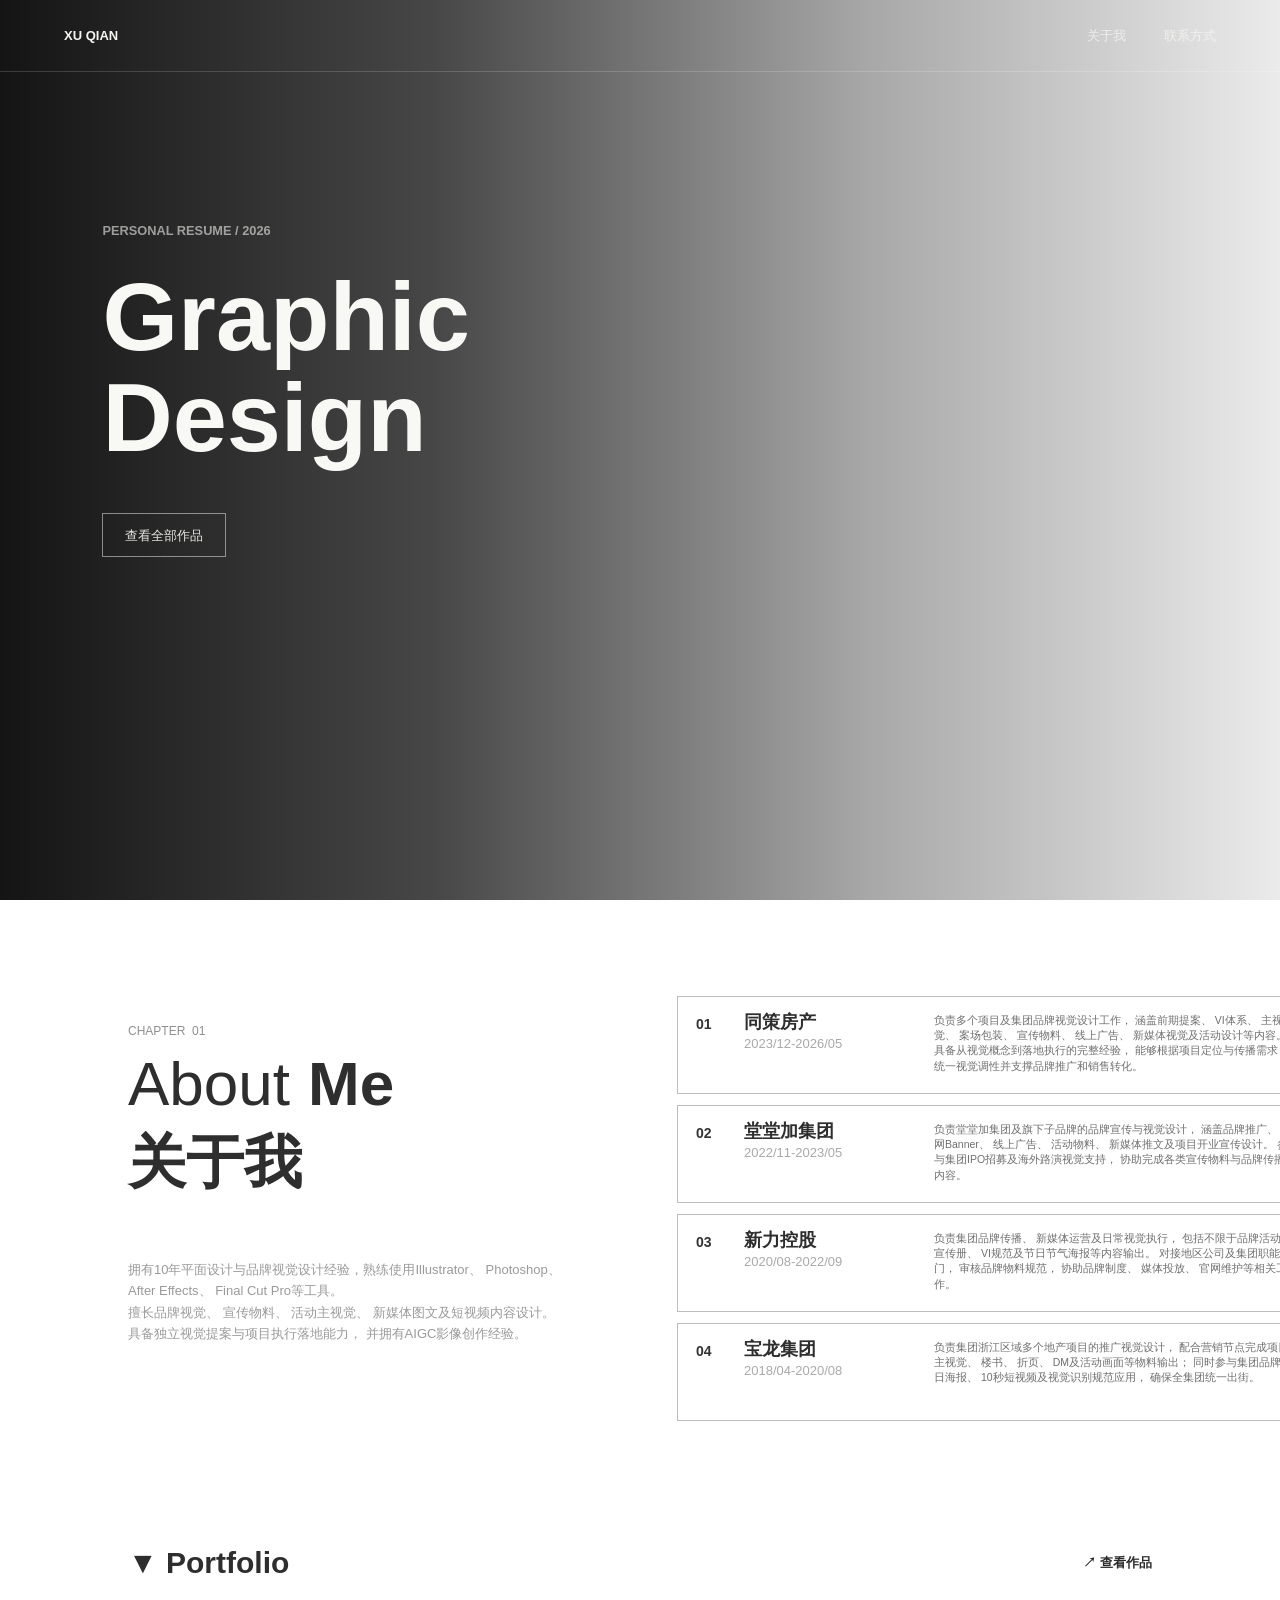
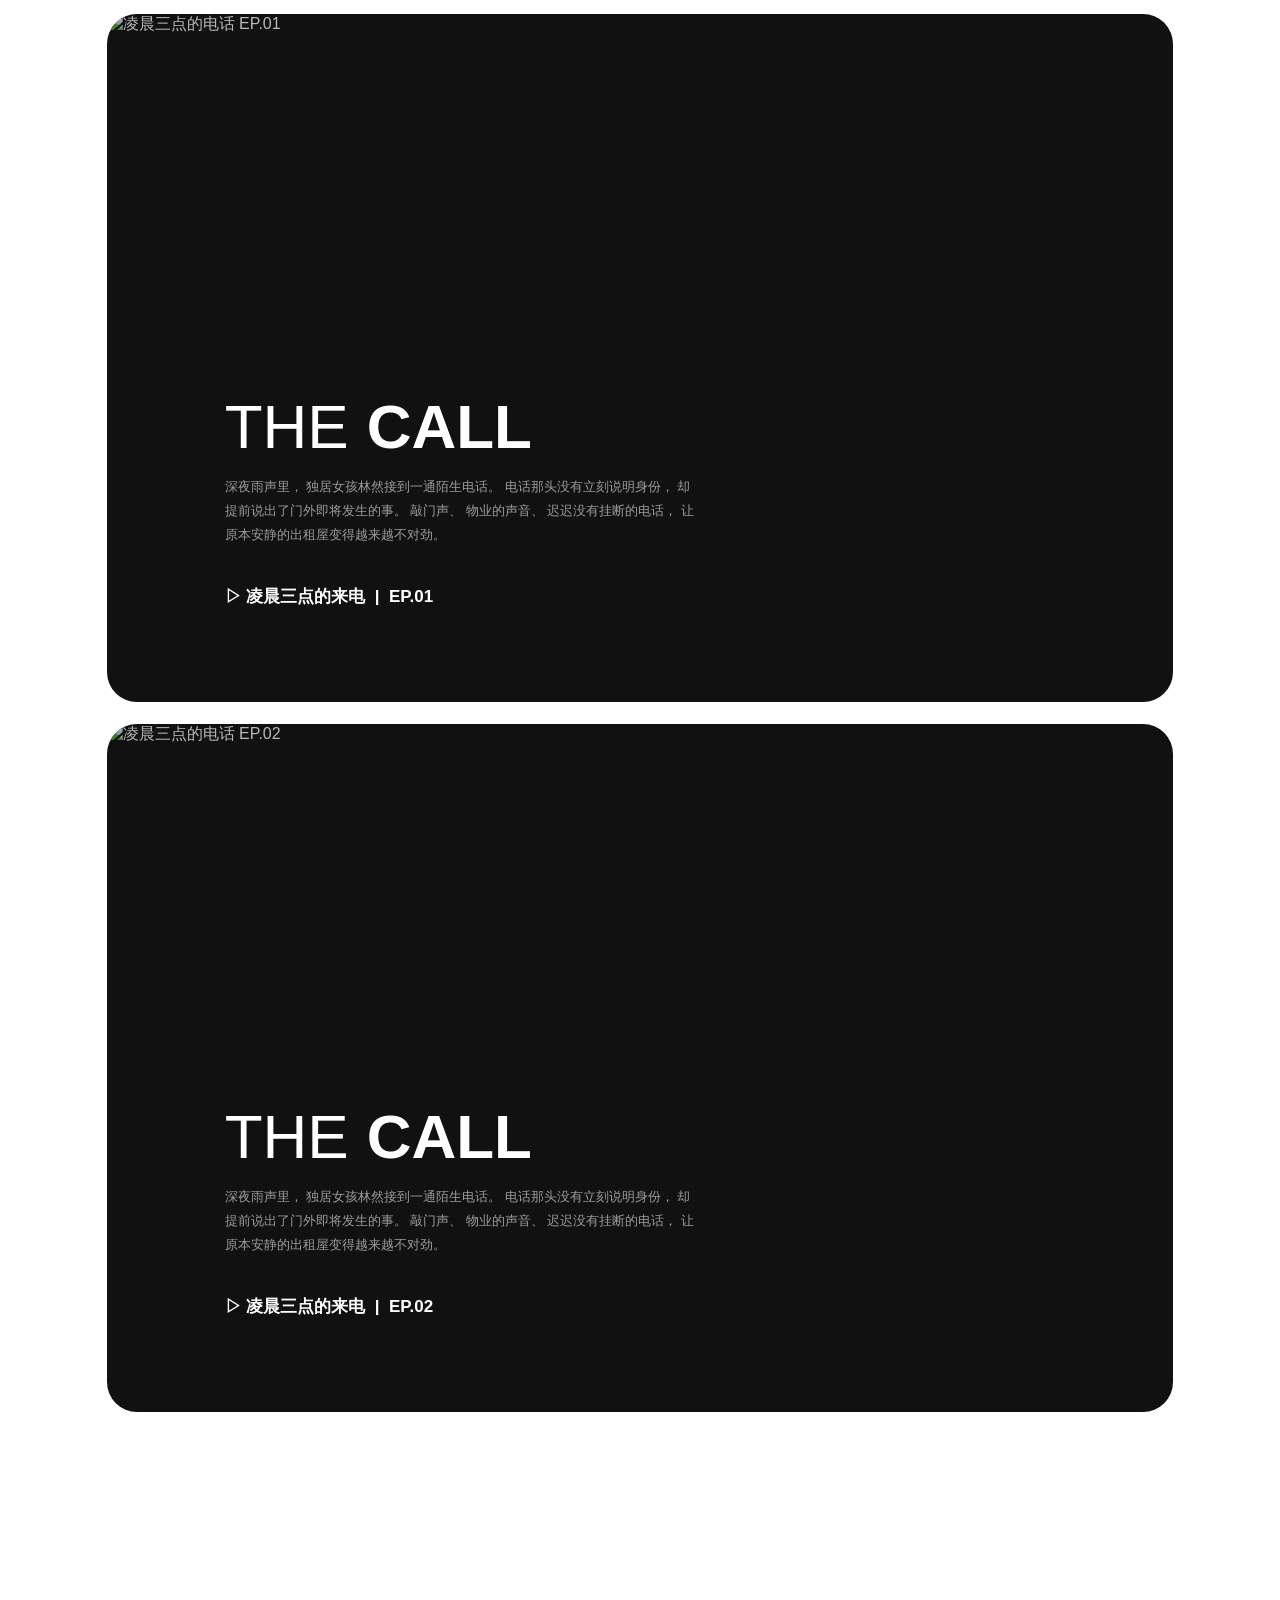
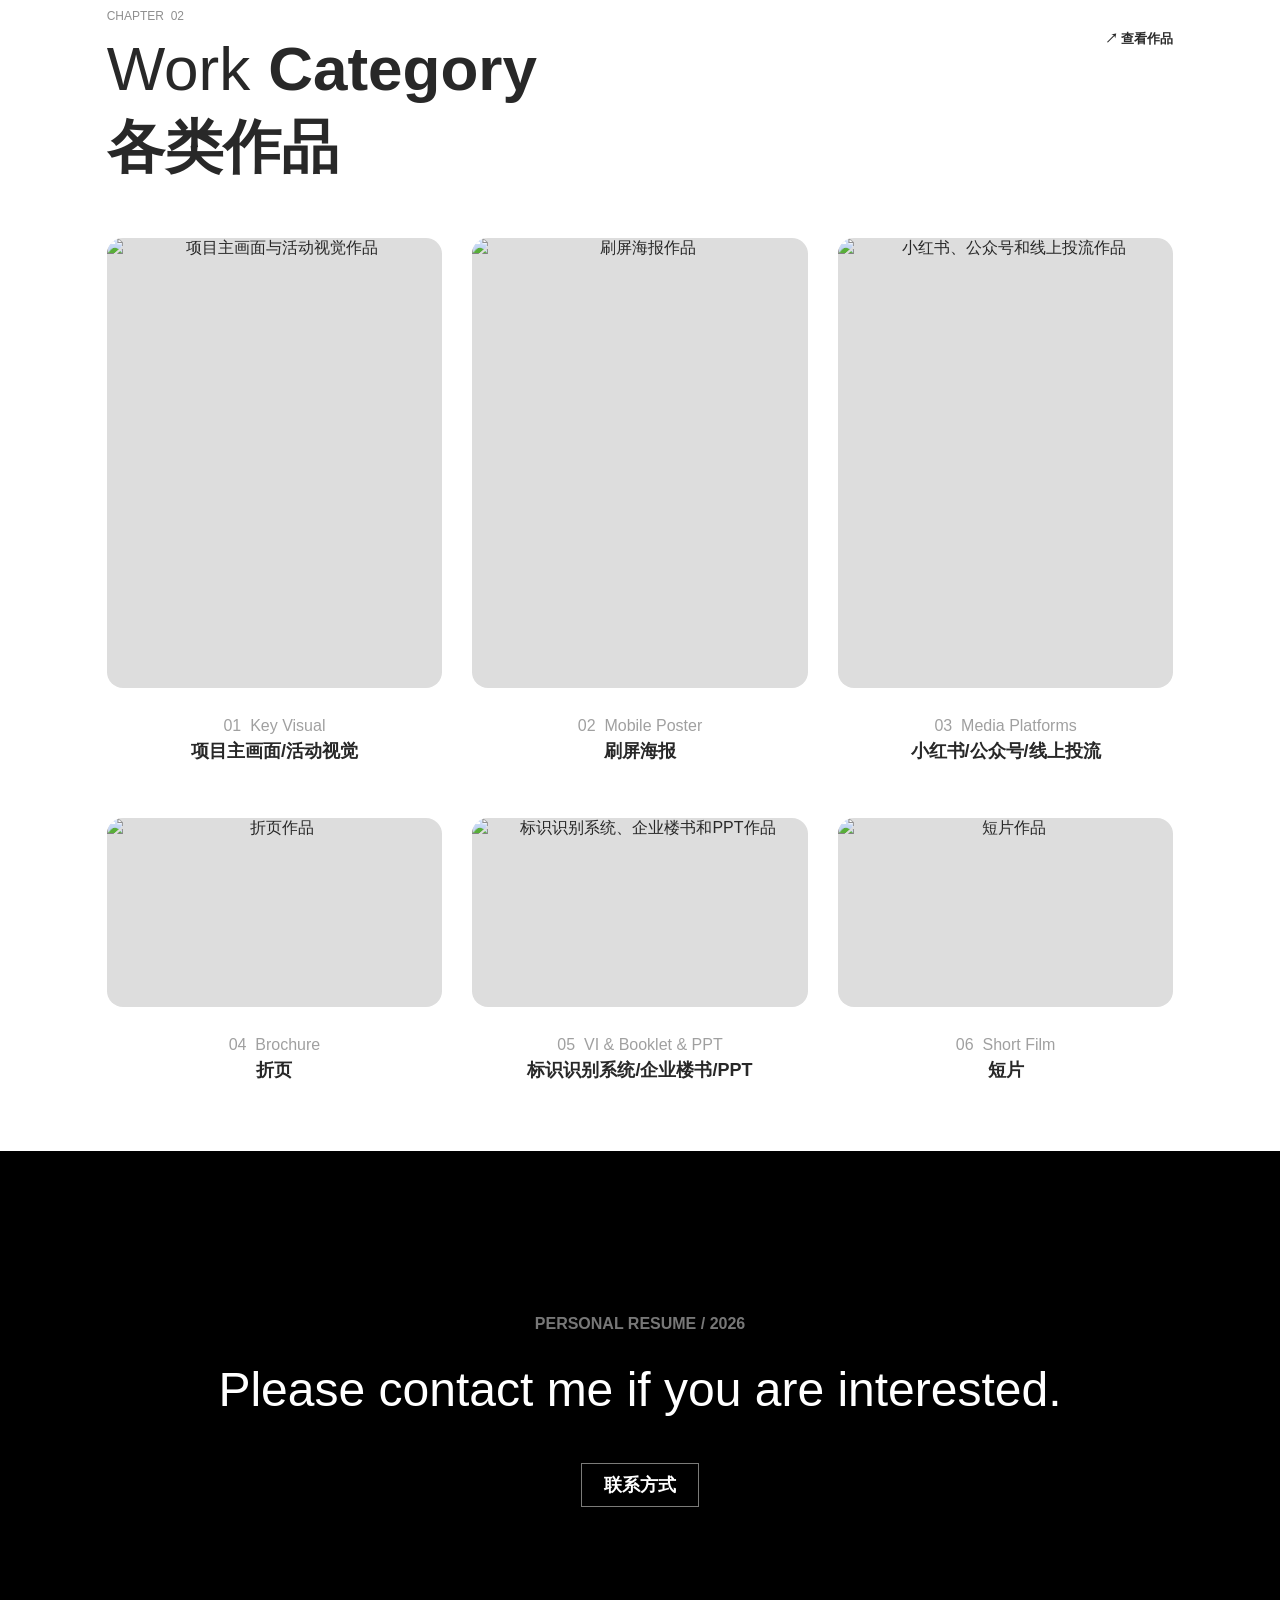
==== index.html @ 108c0349 "Upload deploy version of resume site" ====
<!doctype html>
<html lang="zh-CN">
  <head>
    <meta charset="UTF-8" />
    <meta name="viewport" content="width=device-width, initial-scale=1.0" />
    <title>许倩 | Graphic Design Portfolio 2026</title>
    <meta name="description" content="许倩的平面设计作品集首页。" />
    <link rel="stylesheet" href="styles.css?v=18" />
  </head>
  <body class="pdf-exact-home">
    <main class="pdf-pages" aria-label="许倩作品集首页">
      <!-- LOCKED: Home hero section. Do not change when editing section 2/3/4/5. -->
      <section class="pdf-page pdf-page-hero" id="home-hero">
        <nav class="hero-topbar" aria-label="首页导航">
          <a class="hero-brand" href="index.html">XU QIAN</a>
          <div class="hero-nav-links">
            <a href="#about">关于我</a>
            <button class="hero-contact-link" type="button" data-contact-open>联系方式</button>
          </div>
        </nav>
        <div class="hero-copy-block">
          <p>PERSONAL RESUME / 2026</p>
          <h1>
            <span>Graphic</span>
            <span>Design</span>
          </h1>
          <a class="hero-work-button" href="works.html">查看全部作品</a>
        </div>
      </section>

      <section class="pdf-page about-html-page" id="about">
        <div class="about-left">
          <p class="about-chapter">CHAPTER&nbsp;&nbsp;01</p>
          <h2 class="about-title">
            <span><em>About</em> <strong>Me</strong></span>
            <span>关于我</span>
          </h2>
          <div class="about-summary">
            <p>拥有10年平面设计与品牌视觉设计经验，熟练使用Illustrator、 Photoshop、After Effects、 Final Cut Pro等工具。</p>
            <p>擅长品牌视觉、 宣传物料、 活动主视觉、 新媒体图文及短视频内容设计。 具备独立视觉提案与项目执行落地能力， 并拥有AIGC影像创作经验。</p>
          </div>
        </div>

        <div class="about-jobs">
          <article>
            <span class="job-no">01</span>
            <div class="job-heading">
              <h3>同策房产</h3>
              <time>2023/12-2026/05</time>
            </div>
            <p>负责多个项目及集团品牌视觉设计工作， 涵盖前期提案、 VI体系、 主视觉、 案场包装、 宣传物料、 线上广告、 新媒体视觉及活动设计等内容。 具备从视觉概念到落地执行的完整经验， 能够根据项目定位与传播需求， 统一视觉调性并支撑品牌推广和销售转化。</p>
          </article>
          <article>
            <span class="job-no">02</span>
            <div class="job-heading">
              <h3>堂堂加集团</h3>
              <time>2022/11-2023/05</time>
            </div>
            <p>负责堂堂加集团及旗下子品牌的品牌宣传与视觉设计， 涵盖品牌推广、 官网Banner、 线上广告、 活动物料、 新媒体推文及项目开业宣传设计。 参与集团IPO招募及海外路演视觉支持， 协助完成各类宣传物料与品牌传播内容。</p>
          </article>
          <article>
            <span class="job-no">03</span>
            <div class="job-heading">
              <h3>新力控股</h3>
              <time>2020/08-2022/09</time>
            </div>
            <p>负责集团品牌传播、 新媒体运营及日常视觉执行， 包括不限于品牌活动、 宣传册、 VI规范及节日节气海报等内容输出。 对接地区公司及集团职能部门， 审核品牌物料规范， 协助品牌制度、 媒体投放、 官网维护等相关工作。</p>
          </article>
          <article>
            <span class="job-no">04</span>
            <div class="job-heading">
              <h3>宝龙集团</h3>
              <time>2018/04-2020/08</time>
            </div>
            <p>负责集团浙江区域多个地产项目的推广视觉设计， 配合营销节点完成项目主视觉、 楼书、 折页、 DM及活动画面等物料输出； 同时参与集团品牌节日海报、 10秒短视频及视觉识别规范应用， 确保全集团统一出街。</p>
          </article>
        </div>

        <div class="about-portfolio-link">
          <strong>▼ Portfolio</strong>
          <a href="works.html">↗ 查看作品</a>
        </div>
        <a class="pdf-hotspot about-work-link" href="works.html" aria-label="查看作品"></a>
      </section>

      <section class="pdf-page selected-html-page" aria-label="Selected Work">
        <button
          class="selected-film-card"
          type="button"
          data-home-video-open
          data-video-src="assets/portfolio/06_横版短片_Video/06_横版短片_凌晨三点的电话EP.01_成片.mp4"
          data-video-poster="assets/portfolio/selected-film-01.png"
          aria-label="播放凌晨三点的电话 EP.01"
        >
          <img src="assets/portfolio/selected-film-01.png" alt="凌晨三点的电话 EP.01" />
          <div class="selected-film-copy">
            <h2><span>THE</span> <strong>CALL</strong></h2>
            <p>深夜雨声里， 独居女孩林然接到一通陌生电话。 电话那头没有立刻说明身份， 却提前说出了门外即将发生的事。 敲门声、 物业的声音、 迟迟没有挂断的电话， 让原本安静的出租屋变得越来越不对劲。</p>
            <span class="selected-film-label">▷ 凌晨三点的来电&nbsp;&nbsp;|&nbsp;&nbsp;EP.01</span>
          </div>
        </button>

        <button
          class="selected-film-card"
          type="button"
          data-home-video-open
          data-video-src="assets/portfolio/06_横版短片_Video/06_横版短片_凌晨三点的电话EP.02_成片.mp4"
          data-video-poster="assets/portfolio/selected-film-02.png"
          aria-label="播放凌晨三点的电话 EP.02"
        >
          <img src="assets/portfolio/selected-film-02.png" alt="凌晨三点的电话 EP.02" />
          <div class="selected-film-copy">
            <h2><span>THE</span> <strong>CALL</strong></h2>
            <p>深夜雨声里， 独居女孩林然接到一通陌生电话。 电话那头没有立刻说明身份， 却提前说出了门外即将发生的事。 敲门声、 物业的声音、 迟迟没有挂断的电话， 让原本安静的出租屋变得越来越不对劲。</p>
            <span class="selected-film-label">▷ 凌晨三点的来电&nbsp;&nbsp;|&nbsp;&nbsp;EP.02</span>
          </div>
        </button>
      </section>

      <section class="pdf-page categories-html-page" aria-label="Work Categories">
        <div class="categories-head">
          <div>
            <p class="categories-chapter">CHAPTER&nbsp;&nbsp;02</p>
            <h2>
              <span><em>Work</em> <strong>Category</strong></span>
              <span>各类作品</span>
            </h2>
          </div>
          <a href="works.html">↗ 查看作品</a>
        </div>

        <div class="category-card-grid">
          <a href="works.html?category=key-visual" class="category-card category-card-portrait">
            <img src="assets/portfolio/04_category_01_keyvisual.jpg" alt="项目主画面与活动视觉作品" />
            <strong>01&nbsp;&nbsp;Key Visual</strong>
            <span>项目主画面/活动视觉</span>
          </a>
          <a href="works.html?category=mobile-poster" class="category-card category-card-portrait">
            <img src="assets/portfolio/04_category_02_mobileposter.jpg" alt="刷屏海报作品" />
            <strong>02&nbsp;&nbsp;Mobile Poster</strong>
            <span>刷屏海报</span>
          </a>
          <a href="works.html?category=rednote" class="category-card category-card-portrait">
            <img src="assets/portfolio/04_category_03_rednote.jpg" alt="小红书、公众号和线上投流作品" />
            <strong>03&nbsp;&nbsp;Media Platforms</strong>
            <span>小红书/公众号/线上投流</span>
          </a>
          <a href="works.html?category=brochure" class="category-card category-card-landscape">
            <img src="assets/portfolio/04_category_04_brochure.jpg" alt="折页作品" />
            <strong>04&nbsp;&nbsp;Brochure</strong>
            <span>折页</span>
          </a>
          <a href="works.html?category=booklet-deck" class="category-card category-card-landscape">
            <img src="assets/portfolio/04_category_05_booklet.jpg" alt="标识识别系统、企业楼书和PPT作品" />
            <strong>05&nbsp;&nbsp;VI &amp; Booklet &amp; PPT</strong>
            <span>标识识别系统/企业楼书/PPT</span>
          </a>
          <a href="works.html?category=video" class="category-card category-card-landscape">
            <img src="assets/portfolio/04_category_06_video.jpg" alt="短片作品" />
            <strong>06&nbsp;&nbsp;Short Film</strong>
            <span>短片</span>
          </a>
        </div>
      </section>

      <section class="pdf-page contact-html-page" aria-label="Contact">
        <div>
          <p>PERSONAL RESUME / 2026</p>
          <h2>Please contact me if you are interested.</h2>
          <button class="contact-trigger" type="button" data-contact-open>联系方式</button>
        </div>
      </section>
    </main>

    <div class="contact-modal" data-contact-modal hidden>
      <button class="contact-modal-backdrop" type="button" data-contact-close aria-label="关闭联系方式"></button>
      <section class="contact-glass-card" role="dialog" aria-modal="true" aria-labelledby="contact-modal-title">
        <button class="contact-modal-close" type="button" data-contact-close aria-label="关闭联系方式">×</button>
        <div class="contact-modal-grid" id="contact-modal-title">
          <div class="contact-modal-item">
            <span class="contact-modal-label">Contact Person</span>
            <strong>
              <span class="contact-modal-cn">联系人：许倩</span>
            </strong>
          </div>
          <div class="contact-modal-item">
            <span class="contact-modal-label">Contact Number</span>
            <strong>
              <span class="contact-modal-cn">联系电话：</span><span class="contact-modal-number">137 0165 1904</span>
            </strong>
          </div>
          <div class="contact-modal-qr" aria-label="联系二维码">
            <img src="/public/images/contact-qr.png" alt="联系二维码" />
          </div>
        </div>
      </section>
    </div>
    <div class="home-video-modal" data-home-video-modal hidden>
      <button class="home-video-backdrop" type="button" data-home-video-close aria-label="关闭视频"></button>
      <section class="home-video-card" role="dialog" aria-modal="true" aria-label="视频播放">
        <button class="home-video-close" type="button" data-home-video-close aria-label="关闭视频">×</button>
        <video class="home-video-player" controls playsinline preload="metadata" data-home-video-player></video>
      </section>
    </div>
    <script src="home-interactions.js"></script>
  </body>
</html>
---- styles.css ----
:root {
  --bg: #f5f5f2;
  --dark: #111111;
  --panel: #ffffff;
  --paper: #f5f5f2;
  --ink: #171717;
  --muted: #77746e;
  --line: rgba(17, 17, 17, 0.12);
  --line-dark: rgba(255, 255, 255, 0.14);
  --accent: #8fff45;
  --motion-ease: cubic-bezier(0.22, 1, 0.36, 1);
  --motion-fast: 320ms;
  --motion-medium: 720ms;
}

@font-face {
  font-family: "Helvetica LT Thin Extended";
  src: url("assets/fonts/Helvetica%20LT%2033%20Thin%20Extended.ttf") format("truetype");
}

@font-face {
  font-family: "Helvetica Neue LT Pro 33 Thin Extended";
  src: url("assets/fonts/Helvetica%20LT%2033%20Thin%20Extended.ttf") format("truetype");
}

@font-face {
  font-family: "Helvetica LT Medium Extended";
  src: url("assets/fonts/Helvetica%20LT%2063%20Medium%20Extended.ttf") format("truetype");
}

@font-face {
  font-family: "Helvetica Neue LT Pro 63 Medium Extended";
  src: url("assets/fonts/Helvetica%20LT%2063%20Medium%20Extended.ttf") format("truetype");
}

@font-face {
  font-family: "Helvetica LT Light Extended";
  src: url("assets/fonts/Helvetica%20LT%2043%20Light%20Extended.ttf") format("truetype");
}

@font-face {
  font-family: "HarmonyOS Sans SC Local";
  src: url("assets/fonts/HarmonyOS_Sans_SC_Bold.ttf") format("truetype");
  font-weight: 700;
}

@font-face {
  font-family: "HarmonyOS Sans SC Bold";
  src: url("assets/fonts/HarmonyOS_Sans_SC_Bold.ttf") format("truetype");
  font-weight: 700;
}

@font-face {
  font-family: "HarmonyOS Sans SC Local";
  src: url("assets/fonts/HarmonyOS_Sans_SC_Regular.ttf") format("truetype");
  font-weight: 400;
}

@font-face {
  font-family: "HarmonyOS Sans SC Local";
  src: url("assets/fonts/HarmonyOS_Sans_SC_Light.ttf") format("truetype");
  font-weight: 300;
}

@font-face {
  font-family: "HarmonyOS Sans SC Local";
  src: url("assets/fonts/HarmonyOS_Sans_SC_Medium.ttf") format("truetype");
  font-weight: 500;
}

* {
  box-sizing: border-box;
}

html {
  scroll-behavior: smooth;
}

html.page-enter body {
  opacity: 0;
}

html.page-enter.is-ready body {
  opacity: 1;
  transition: opacity var(--motion-fast) ease;
}

html.page-enter.is-leaving body {
  opacity: 0;
}

body {
  margin: 0;
  background: var(--bg);
  color: var(--ink);
  font-family: Arial, "PingFang SC", "Microsoft YaHei", sans-serif;
  letter-spacing: 0;
}

.edit-toolbar {
  position: fixed;
  left: 50%;
  bottom: 18px;
  z-index: 100;
  display: flex;
  align-items: center;
  gap: 8px;
  max-width: calc(100vw - 28px);
  padding: 8px;
  border: 1px solid rgba(255, 255, 255, 0.18);
  border-radius: 999px;
  background: rgba(17, 17, 17, 0.88);
  color: #f5f5f2;
  box-shadow: 0 18px 46px rgba(0, 0, 0, 0.24);
  backdrop-filter: blur(18px);
  transform: translateX(-50%);
}

.edit-toolbar button {
  min-height: 32px;
  padding: 0 12px;
  border: 1px solid rgba(255, 255, 255, 0.2);
  border-radius: 999px;
  background: transparent;
  color: #f5f5f2;
  cursor: pointer;
}

.edit-toolbar button:hover,
body.is-editing .edit-toolbar [data-edit-toggle] {
  background: var(--accent);
  border-color: var(--accent);
  color: var(--dark);
}

.edit-toolbar span {
  padding: 0 10px;
  color: #a6a097;
  font-size: 12px;
  white-space: nowrap;
}

.edit-toolbar .edit-divider {
  width: 1px;
  height: 22px;
  padding: 0;
  background: rgba(255, 255, 255, 0.18);
}

[data-edit] {
  outline: 0 solid transparent;
  transition: outline-color 160ms ease, background 160ms ease;
}

body.is-editing [data-edit] {
  cursor: text;
  outline: 1px dashed rgba(143, 255, 69, 0.65);
  outline-offset: 4px;
}

body.is-editing [data-edit]:focus {
  background: rgba(143, 255, 69, 0.16);
  outline: 2px solid var(--accent);
}

body.is-editing [data-edit].is-selected-edit,
body.is-editing [data-image-edit].is-selected-edit {
  outline: 2px solid var(--accent);
  outline-offset: 5px;
}

body.is-editing [data-image-edit] {
  cursor: pointer;
}

a {
  color: inherit;
  text-decoration: none;
}

button {
  font: inherit;
}

img,
video {
  display: block;
  max-width: 100%;
}

.site-header {
  position: sticky;
  top: 0;
  z-index: 20;
  display: grid;
  grid-template-columns: 1fr auto auto;
  align-items: center;
  gap: 28px;
  min-height: 72px;
  padding: 16px 26px;
  border-bottom: 1px solid var(--line-dark);
  background: rgba(17, 17, 17, 0.88);
  backdrop-filter: blur(18px);
  color: #f5f5f2;
}

.brand {
  display: flex;
  align-items: baseline;
  gap: 14px;
  text-transform: uppercase;
  font-weight: 800;
}

.brand span:first-child {
  color: var(--accent);
  font-size: 18px;
}

.brand span:last-child {
  color: var(--muted);
  font-size: 12px;
}

.site-nav {
  display: flex;
  gap: 18px;
  font-size: 14px;
}

.site-nav a {
  padding-bottom: 4px;
  border-bottom: 1px solid transparent;
}

.site-nav a:hover,
.site-nav a.active {
  border-color: var(--accent);
  color: var(--accent);
}

.lang-toggle,
.button,
.filter-chip {
  border: 1px solid var(--line);
  background: transparent;
  color: var(--ink);
  cursor: pointer;
  transition: background 180ms ease, color 180ms ease, border-color 180ms ease;
}

.lang-toggle {
  width: 46px;
  height: 34px;
}

.site-header .lang-toggle {
  border-color: var(--line-dark);
  color: #f5f5f2;
}

.lang-toggle:hover,
.button:hover,
.filter-chip:hover,
.filter-chip.active {
  border-color: var(--accent);
  background: var(--accent);
  color: var(--dark);
}

.home-hero {
  min-height: calc(100vh - 72px);
  display: grid;
  grid-template-columns: minmax(360px, 0.92fr) 1.08fr;
  gap: 0;
  padding: 0 8vw;
  border-bottom: 1px solid var(--line-dark);
  background: var(--dark);
  color: #f5f5f2;
}

.hero-copy {
  display: grid;
  align-content: center;
  gap: 22px;
  padding: 8vh 0;
  position: relative;
  z-index: 2;
}

.eyebrow {
  margin: 0;
  color: var(--muted);
  font-size: 12px;
  line-height: 1.3;
  text-transform: uppercase;
}

.hero-copy h1 {
  margin: 0;
  font-size: clamp(58px, 7.4vw, 126px);
  line-height: 0.92;
  font-weight: 400;
}

.hero-copy h1 span {
  display: block;
}

.hero-copy p:not(.eyebrow),
.about-hero p,
.project-meta p {
  max-width: 680px;
  margin: 0;
  color: var(--muted);
  font-size: 18px;
  line-height: 1.72;
}

.home-hero .hero-copy p:not(.eyebrow) {
  color: #8f8f8b;
}

.hero-actions {
  display: flex;
  flex-wrap: wrap;
  gap: 10px;
}

.button {
  display: inline-flex;
  align-items: center;
  justify-content: center;
  min-height: 42px;
  padding: 0 18px;
  font-weight: 700;
}

.button.primary {
  background: var(--ink);
  color: var(--bg);
  border-color: var(--ink);
}

.home-hero .button {
  border-color: var(--line-dark);
  color: #f5f5f2;
}

.home-hero .button.primary {
  background: #f5f5f2;
  border-color: #f5f5f2;
  color: var(--dark);
}

.hero-stage {
  position: relative;
  min-height: calc(100vh - 72px);
  overflow: hidden;
  border: 0;
  background: var(--dark);
}

.hero-stage img {
  width: 100%;
  height: 100%;
  object-fit: cover;
  object-position: center;
  filter: grayscale(1) saturate(0.75) contrast(1.08) brightness(0.75);
}

.placeholder-media {
  position: relative;
  width: 100%;
  height: 100%;
  min-height: inherit;
  display: grid;
  place-items: center;
  background:
    linear-gradient(135deg, rgba(0, 0, 0, 0.08) 25%, transparent 25%),
    linear-gradient(225deg, rgba(0, 0, 0, 0.08) 25%, transparent 25%),
    linear-gradient(315deg, rgba(0, 0, 0, 0.08) 25%, transparent 25%),
    linear-gradient(45deg, rgba(0, 0, 0, 0.08) 25%, transparent 25%),
    #c9c9c4;
  background-position: 18px 0, 18px 0, 0 0, 0 0;
  background-size: 36px 36px;
  color: #555550;
  font-size: 12px;
  font-weight: 800;
  letter-spacing: 0;
  text-transform: uppercase;
  overflow: hidden;
}

.placeholder-media.has-custom-image {
  background: #c9c9c4;
}

.placeholder-media img {
  width: 100%;
  height: 100%;
  object-fit: cover;
}

.placeholder-media.has-custom-image > span {
  position: absolute;
  left: 16px;
  bottom: 16px;
  z-index: 1;
  padding: 7px 10px;
  background: rgba(17, 17, 17, 0.68);
  color: #f5f5f2;
}

.placeholder-media-dark {
  background:
    linear-gradient(135deg, rgba(255, 255, 255, 0.06) 25%, transparent 25%),
    linear-gradient(225deg, rgba(255, 255, 255, 0.06) 25%, transparent 25%),
    linear-gradient(315deg, rgba(255, 255, 255, 0.06) 25%, transparent 25%),
    linear-gradient(45deg, rgba(255, 255, 255, 0.06) 25%, transparent 25%),
    #2a2a2a;
  background-position: 18px 0, 18px 0, 0 0, 0 0;
  background-size: 36px 36px;
  color: #aaa;
}

.hero-stage::after {
  content: "";
  position: absolute;
  inset: 0;
  background:
    linear-gradient(90deg, var(--dark), transparent 42%),
    linear-gradient(180deg, transparent 44%, rgba(17, 17, 17, 0.72));
  pointer-events: none;
}

.hero-caption {
  position: absolute;
  left: 18px;
  right: 18px;
  bottom: 18px;
  z-index: 1;
  display: flex;
  justify-content: space-between;
  gap: 18px;
  color: var(--ink);
  font-size: 13px;
  text-transform: uppercase;
}

.home-hero .hero-caption {
  color: #f5f5f2;
}

.logo-strip {
  display: grid;
  grid-template-columns: repeat(7, 1fr);
  align-items: center;
  gap: 18px;
  min-height: 92px;
  padding: 0 8vw;
  border-bottom: 1px solid var(--line);
  background: #fff;
  color: #2a2a28;
  font-size: 11px;
  font-weight: 800;
  text-align: center;
}

.section-block,
.page {
  padding: 84px 26px;
}

.intro-service,
.selected-section,
.journal-section {
  padding: 90px 8vw;
  background: #fff;
}

.intro-service {
  display: grid;
  grid-template-columns: minmax(260px, 0.72fr) 1fr;
  gap: 76px;
}

.intro-copy h2 {
  max-width: 560px;
  margin: 18px 0;
  font-size: clamp(34px, 4.4vw, 72px);
  line-height: 1.03;
  font-weight: 400;
}

.intro-copy p:not(.eyebrow) {
  max-width: 480px;
  margin: 0;
  color: var(--muted);
  line-height: 1.7;
}

.service-list {
  display: grid;
  gap: 16px;
}

.service-list article {
  display: grid;
  grid-template-columns: 64px 0.8fr 1fr;
  gap: 22px;
  align-items: start;
  min-height: 116px;
  padding: 28px;
  border: 1px solid var(--line);
  background: #fff;
}

.service-list span {
  color: var(--muted);
  font-size: 13px;
}

.service-list h3 {
  margin: 0;
  font-size: 18px;
  text-transform: uppercase;
}

.service-list p {
  margin: 0;
  color: var(--muted);
  font-size: 13px;
  line-height: 1.65;
}

.selected-section {
  padding-top: 56px;
}

.selected-head {
  display: flex;
  align-items: center;
  justify-content: space-between;
  gap: 24px;
  margin-bottom: 22px;
}

.selected-head h2 {
  margin: 0;
  font-size: clamp(28px, 3.5vw, 48px);
  font-weight: 400;
}

.selected-head a {
  display: inline-flex;
  align-items: center;
  gap: 8px;
  font-size: 12px;
  text-transform: uppercase;
}

.selected-head a::before {
  content: "";
  width: 24px;
  height: 24px;
  border-radius: 999px;
  background: var(--ink);
}

.section-block.compact {
  padding-top: 0;
}

.section-title,
.page-head {
  display: grid;
  grid-template-columns: minmax(170px, 0.3fr) 1fr;
  gap: 28px;
  margin-bottom: 34px;
}

.section-title h2,
.page-head h1,
.about-hero h1,
.contact-main h1,
.project-title {
  margin: 0;
  font-size: clamp(42px, 7vw, 104px);
  line-height: 0.96;
}

.featured-grid {
  display: grid;
  grid-template-columns: 1fr;
  gap: 18px;
}

.work-tile {
  position: relative;
  min-height: min(72vw, 720px);
  overflow: hidden;
  border: 0;
  border-radius: 6px;
  background: var(--panel);
  box-shadow: 0 28px 72px rgba(0, 0, 0, 0.16);
}

.work-tile:nth-child(1),
.work-tile:nth-child(6) {
  grid-column: auto;
}

.work-tile:nth-child(2),
.work-tile:nth-child(5) {
  grid-column: auto;
}

.work-tile:nth-child(3),
.work-tile:nth-child(4) {
  grid-column: auto;
}

.work-tile img,
.work-tile video {
  width: 100%;
  height: 100%;
  object-fit: cover;
  transition: transform 420ms ease;
}

.work-tile:hover img,
.work-tile:hover video {
  transform: scale(1.035);
}

.tile-label {
  position: absolute;
  left: 38px;
  bottom: 38px;
  width: min(360px, calc(100% - 76px));
  z-index: 2;
  display: grid;
  grid-template-columns: 1fr auto;
  gap: 12px;
  align-items: end;
  padding: 24px;
  background: rgba(17, 17, 17, 0.72);
  backdrop-filter: blur(12px);
  color: #f5f5f2;
}

.tile-label strong,
.tile-label span {
  display: block;
}

.tile-label strong {
  font-size: 28px;
  font-weight: 400;
}

.tile-label span {
  color: var(--muted);
  font-size: 12px;
  text-transform: uppercase;
}

.journal-section {
  padding-top: 46px;
}

.category-index {
  display: grid;
  grid-template-columns: repeat(3, 1fr);
  gap: 24px;
  border-top: 0;
}

.category-row {
  display: grid;
  grid-template-rows: 1fr auto auto;
  gap: 14px;
  min-height: 260px;
  padding: 22px;
  border: 1px solid var(--line);
  border-radius: 2px;
  color: var(--ink);
  background: #fff;
  transition: transform 180ms ease, box-shadow 180ms ease;
}

.category-row:hover {
  color: var(--ink);
  transform: translateY(-4px);
  box-shadow: 0 18px 40px rgba(0, 0, 0, 0.08);
}

.category-row strong {
  align-self: end;
  font-size: clamp(24px, 2.4vw, 36px);
  line-height: 1.08;
  font-weight: 400;
}

.category-row span {
  color: var(--muted);
}

.filter-dock {
  position: sticky;
  top: 72px;
  z-index: 9;
  display: flex;
  gap: 8px;
  overflow-x: auto;
  padding: 12px 0 22px;
  margin-bottom: 18px;
  background: var(--bg);
}

.filter-chip {
  flex: 0 0 auto;
  min-height: 38px;
  padding: 0 14px;
}

.archive-grid {
  display: grid;
  grid-template-columns: repeat(3, 1fr);
  gap: 16px;
}

.archive-card {
  min-height: 390px;
  display: grid;
  grid-template-rows: 1fr auto;
  overflow: hidden;
  border: 1px solid var(--line);
  background: var(--panel);
}

.archive-card figure {
  position: relative;
  margin: 0;
  min-height: 280px;
  overflow: hidden;
}

.archive-card img,
.archive-card video {
  width: 100%;
  height: 100%;
  object-fit: cover;
  transition: transform 420ms ease;
}

.archive-card:hover img,
.archive-card:hover video {
  transform: scale(1.04);
}

.archive-info {
  display: grid;
  gap: 8px;
  padding: 14px;
}

.archive-info h2 {
  margin: 0;
  font-size: 24px;
  line-height: 1.1;
}

.archive-info p {
  margin: 0;
  color: var(--muted);
  font-size: 13px;
}

.about-hero {
  min-height: 58vh;
  display: grid;
  align-content: end;
  gap: 24px;
  border-bottom: 1px solid var(--line);
  padding-bottom: 60px;
}

.footer-cta {
  min-height: 520px;
  display: grid;
  place-items: center;
  align-content: center;
  gap: 20px;
  padding: 110px 8vw;
  background: var(--dark);
  color: #f5f5f2;
  text-align: center;
}

.footer-cta h2 {
  max-width: 780px;
  margin: 0;
  font-size: clamp(44px, 6vw, 96px);
  line-height: 1.03;
  font-weight: 400;
}

.footer-cta .button.primary {
  background: #f5f5f2;
  border-color: #f5f5f2;
  color: var(--dark);
}

.resume-grid {
  display: grid;
  grid-template-columns: repeat(3, 1fr);
  gap: 16px;
  padding-top: 46px;
}

.resume-grid article {
  min-height: 280px;
  display: grid;
  align-content: space-between;
  padding: 22px;
  border: 1px solid var(--line);
}

.resume-grid span {
  color: var(--accent);
}

.resume-grid h2 {
  margin: 0;
  font-size: 28px;
}

.resume-grid p {
  margin: 0;
  color: var(--muted);
  line-height: 1.6;
}

.contact-main {
  min-height: 100vh;
  display: grid;
  align-content: center;
  gap: 28px;
  padding: 26px;
}

.contact-list {
  display: grid;
  border-top: 1px solid var(--line);
}

.contact-list a {
  padding: 24px 0;
  border-bottom: 1px solid var(--line);
  font-size: clamp(34px, 8vw, 110px);
  line-height: 0.95;
  overflow-wrap: anywhere;
}

.contact-list a:hover {
  color: var(--accent);
}

.project-shell {
  padding-top: 46px;
}

.project-hero {
  display: grid;
  grid-template-columns: minmax(260px, 0.42fr) 1fr;
  gap: 28px;
  margin-bottom: 42px;
}

.project-meta {
  display: grid;
  align-content: end;
  gap: 18px;
  min-height: 420px;
}

.project-cover {
  min-height: 520px;
  border: 1px solid var(--line);
  overflow: hidden;
  background: var(--panel);
}

.project-cover img,
.project-cover video {
  width: 100%;
  height: 100%;
  object-fit: cover;
}

.media-grid {
  display: grid;
  grid-template-columns: repeat(12, 1fr);
  gap: 14px;
}

.media-card {
  grid-column: span 4;
  border: 1px solid var(--line);
  background: var(--panel);
  overflow: hidden;
  cursor: zoom-in;
}

.media-card.wide {
  grid-column: span 8;
}

.media-card.full {
  grid-column: 1 / -1;
}

.media-card img,
.media-card video {
  width: 100%;
  height: auto;
}

.pdf-link {
  grid-column: 1 / -1;
  display: flex;
  justify-content: space-between;
  gap: 16px;
  padding: 22px;
  border: 1px solid var(--line);
  color: var(--accent);
}

.lightbox {
  position: fixed;
  inset: 0;
  z-index: 60;
  display: none;
  place-items: center;
  padding: 28px;
  background: rgba(0, 0, 0, 0.9);
}

.lightbox.active {
  display: grid;
}

.lightbox img {
  max-height: 92vh;
  width: auto;
  object-fit: contain;
}

.lightbox button {
  position: fixed;
  top: 18px;
  right: 18px;
  width: 44px;
  height: 44px;
  border: 1px solid var(--line);
  background: var(--bg);
  color: var(--ink);
  cursor: pointer;
}

.site-footer {
  display: flex;
  justify-content: space-between;
  gap: 20px;
  padding: 34px 26px;
  border-top: 1px solid var(--line-dark);
  background: var(--dark);
  color: #8f8f8b;
  font-size: 13px;
  text-transform: uppercase;
}

.site-footer a:hover {
  color: var(--accent);
}

.is-hidden {
  display: none;
}

/* PDF exact homepage mode */
.pdf-exact-home {
  margin: 0;
  background: #fff;
}

.pdf-pages {
  width: 100%;
  margin: 0;
}

.pdf-page {
  position: relative;
  width: min(100vw, 1440px);
  margin: 0 auto;
  line-height: 0;
  background: #fff;
}

.pdf-page-hero {
  min-height: min(100vh, 900px);
  height: 820px;
  overflow: hidden;
  color: #f5f5f2;
  line-height: normal;
}

/* LOCKED: Home hero background. Do not modify when editing other sections. */
#home-hero {
  background:
    linear-gradient(90deg, rgba(0, 0, 0, 0.92) 0%, rgba(0, 0, 0, 0.72) 34%, rgba(0, 0, 0, 0.34) 68%, rgba(0, 0, 0, 0.08) 100%),
    url("/public/images/hero-photo-new.png") center right / cover no-repeat;
}

.pdf-page-hero::after {
  content: none;
}

html.is-ready .pdf-page-hero {
  animation: heroVisualIn 880ms var(--motion-ease) both;
}

.pdf-page-hero .hero-copy-block {
  opacity: 0;
  animation: heroEntryIn 580ms var(--motion-ease) 420ms both;
}

.hero-topbar {
  position: relative;
  z-index: 2;
  display: flex;
  align-items: center;
  justify-content: space-between;
  min-height: 72px;
  padding: 0 clamp(28px, 5vw, 72px);
  border-bottom: 1px solid rgba(255, 255, 255, 0.16);
  color: #f5f5f2;
}

.hero-brand,
.hero-nav-links a,
.hero-nav-links button,
.hero-copy-block p,
.hero-copy-block h1 {
  font-family: "Helvetica Neue LT Pro 63 Medium Extended", "Helvetica Neue", Arial, sans-serif;
  letter-spacing: 0;
}

.hero-brand {
  color: #f5f5f2;
  font-size: 13px;
  font-weight: 700;
  line-height: 1;
}

.hero-nav-links {
  display: flex;
  align-items: center;
  gap: clamp(20px, 3vw, 42px);
}

.hero-nav-links a,
.hero-nav-links button {
  padding: 0;
  border: 0;
  background: transparent;
  color: rgba(245, 245, 242, 0.78);
  font-family: "HarmonyOS Sans SC Local", "PingFang SC", "Microsoft YaHei", sans-serif;
  font-size: 13px;
  font-weight: 500;
  line-height: 1;
  cursor: pointer;
  transition: color 180ms ease;
}

.hero-nav-links a:hover,
.hero-nav-links button:hover {
  color: #fff;
}

.hero-copy-block {
  position: relative;
  z-index: 1;
  width: min(58vw, 760px);
  padding: clamp(126px, 17vh, 176px) 0 0 clamp(54px, 8vw, 128px);
}

.hero-copy-block p {
  margin: 0 0 28px;
  color: rgba(245, 245, 242, 0.58);
  font-size: clamp(12px, 1vw, 15px);
  font-weight: 700;
  line-height: 1;
}

.hero-copy-block h1 {
  margin: 0;
  color: #f8f8f5;
  font-size: clamp(62px, 7.6vw, 112px);
  font-weight: 700;
  line-height: 1.04;
}

.hero-copy-block h1 span {
  display: block;
}

.hero-work-button {
  display: inline-flex;
  align-items: center;
  justify-content: center;
  min-height: 44px;
  margin-top: clamp(34px, 5vh, 58px);
  padding: 0 22px;
  border: 1px solid rgba(245, 245, 242, 0.5);
  color: rgba(245, 245, 242, 0.92);
  font-family: "HarmonyOS Sans SC Local", "PingFang SC", "Microsoft YaHei", sans-serif;
  font-size: 13px;
  font-weight: 500;
  line-height: 1;
  transition:
    border-color 180ms ease,
    color 180ms ease,
    transform 180ms var(--motion-ease);
}

.hero-work-button:hover {
  border-color: rgba(255, 255, 255, 0.92);
  color: #fff;
  transform: translateY(-2px);
}

.hero-work-button:active {
  transform: translateY(0) scale(0.985);
}

.reveal-item {
  opacity: 0;
  transform: translateY(18px);
  transition:
    opacity var(--motion-medium) var(--motion-ease),
    transform var(--motion-medium) var(--motion-ease);
  will-change: opacity, transform;
}

.reveal-item.is-visible {
  opacity: 1;
  transform: translateY(0);
  will-change: auto;
}

.about-jobs article.reveal-item:nth-child(2),
.category-card.reveal-item:nth-child(2) {
  transition-delay: 60ms;
}

.about-jobs article.reveal-item:nth-child(3),
.category-card.reveal-item:nth-child(3) {
  transition-delay: 120ms;
}

.about-jobs article.reveal-item:nth-child(4),
.category-card.reveal-item:nth-child(4) {
  transition-delay: 180ms;
}

.category-card.reveal-item:nth-child(5) {
  transition-delay: 240ms;
}

.category-card.reveal-item:nth-child(6) {
  transition-delay: 300ms;
}

@keyframes heroVisualIn {
  from {
    opacity: 0;
    transform: translateY(10px);
  }
  to {
    opacity: 1;
    transform: translateY(0);
  }
}

@keyframes heroEntryIn {
  from {
    opacity: 0;
    transform: translateY(8px);
  }
  to {
    opacity: 1;
    transform: translateY(0);
  }
}

.pdf-page img {
  display: block;
  width: 100%;
  height: auto;
  max-width: none;
  user-select: none;
}

.pdf-hotspot {
  position: absolute;
  z-index: 2;
  display: block;
}

.hero-work-link {
  left: 8.89%;
  top: 68.29%;
  width: 10.42%;
  height: 5.85%;
}

.about-work-link {
  left: 83.33%;
  top: 88.28%;
  width: 8.06%;
  height: 6.25%;
}

.category-work-link {
  left: 82.64%;
  top: 14.17%;
  width: 9.03%;
  height: 3.67%;
}

.contact-link {
  left: 43.75%;
  top: 58.46%;
  width: 12.5%;
  height: 9.62%;
}

.about-html-page {
  height: 714px;
  background: #fff;
  line-height: normal;
  color: #2e2e2e;
  overflow: hidden;
}

.about-left {
  position: absolute;
  left: 128px;
  top: 125px;
  width: 520px;
}

.about-chapter {
  margin: 0 0 18px;
  color: #8f8f8f;
  font-family: "Helvetica LT Thin Extended", "Helvetica Neue", Arial, sans-serif;
  font-size: 12px;
  line-height: 1;
}

.about-title {
  margin: 0;
  line-height: 0.95;
}

.about-title span {
  display: block;
}

.about-title span:first-child {
  display: flex;
  align-items: baseline;
  gap: 18px;
  margin-bottom: 20px;
}

.about-title em {
  font-family: "Helvetica LT Thin Extended", "Helvetica Neue", Arial, sans-serif;
  font-size: 62px;
  font-style: normal;
  font-weight: 300;
}

.about-title strong {
  font-family: "Helvetica LT Medium Extended", "Helvetica Neue", Arial, sans-serif;
  font-size: 62px;
  font-weight: 700;
}

.about-title span:last-child {
  font-family: "HarmonyOS Sans SC Local", "PingFang SC", "Microsoft YaHei", sans-serif;
  font-size: 58px;
  font-weight: 700;
}

.about-summary {
  margin-top: 70px;
  width: 435px;
  min-height: 110px;
  color: #9a9a9a;
  font-family: "HarmonyOS Sans SC Local", "PingFang SC", "Microsoft YaHei", sans-serif;
  font-size: 13px;
  font-weight: 400;
  line-height: 1.65;
}

.about-summary p {
  margin: 0;
}

.about-jobs {
  position: absolute;
  left: 677px;
  top: 96px;
  width: 635px;
  display: grid;
  gap: 11px;
}

.about-jobs article {
  display: grid;
  grid-template-columns: 28px 170px 1fr;
  gap: 20px;
  min-height: 98px;
  padding: 16px 18px;
  border: 1px solid #bdbdbd;
  background: #fff;
  cursor: pointer;
  transition:
    transform 280ms var(--motion-ease),
    border-color 280ms ease,
    background-color 280ms ease,
    box-shadow 280ms ease;
}

.about-jobs article:hover {
  transform: translateX(8px);
  border-color: rgba(0, 0, 0, 0.45);
  background-color: rgba(248, 248, 248, 0.95);
  box-shadow: 0 12px 28px rgba(0, 0, 0, 0.06);
}

.about-jobs article:active {
  transform: translateX(4px) scale(0.995);
}

.job-no {
  padding-top: 3px;
  color: #333;
  font-family: "Helvetica LT Medium Extended", "Helvetica Neue", Arial, sans-serif;
  font-size: 14px;
  font-weight: 700;
  transition: color 280ms ease;
}

.job-heading h3 {
  margin: 0 0 4px;
  color: #2e2e2e;
  font-family: "HarmonyOS Sans SC Local", "PingFang SC", "Microsoft YaHei", sans-serif;
  font-size: 18px;
  line-height: 1.1;
  font-weight: 700;
  transition: color 280ms ease;
}

.about-jobs article:hover .job-no,
.about-jobs article:hover .job-heading h3 {
  color: #1f1f1f;
}

@media (hover: none), (max-width: 768px) {
  .about-jobs article:hover {
    transform: none;
  }

  .about-jobs article:active {
    transform: scale(0.99);
  }
}

.job-heading time {
  display: block;
  color: #a9a9a9;
  font-family: "Helvetica LT Light Extended", "Helvetica Neue", Arial, sans-serif;
  font-size: 13px;
  line-height: 1.1;
  white-space: nowrap;
}

.about-jobs article > p {
  margin: 0;
  color: #6f6f6f;
  font-family: "HarmonyOS Sans SC Local", "PingFang SC", "Microsoft YaHei", sans-serif;
  font-size: 10.5px;
  font-weight: 300;
  line-height: 1.45;
}

.about-portfolio-link {
  position: absolute;
  left: 128px;
  right: 128px;
  bottom: 18px;
  display: flex;
  align-items: center;
  justify-content: space-between;
  padding-bottom: 18px;
}

.about-portfolio-link strong {
  font-family: "Helvetica LT Medium Extended", "Helvetica Neue", Arial, sans-serif;
  font-size: 30px;
  line-height: 1;
}

.about-portfolio-link a {
  color: #2b2b2b;
  font-family: "PingFang SC", "Microsoft YaHei", sans-serif;
  font-size: 13px;
  font-weight: 700;
}

.selected-html-page {
  height: 1500px;
  padding: 0 8.333333% 30px;
  background: #fff;
  line-height: normal;
  overflow: hidden;
}

.selected-film-card {
  position: relative;
  display: block;
  width: 100%;
  height: 688px;
  padding: 0;
  border: 0;
  overflow: hidden;
  border-radius: 30px;
  background: #111;
  color: #fff;
  font: inherit;
  text-align: left;
  text-decoration: none;
  cursor: pointer;
}

.selected-film-card + .selected-film-card {
  margin-top: 22px;
}

.selected-film-card img {
  display: block;
  width: 100%;
  height: 100%;
  object-fit: cover;
  filter: brightness(0.72);
  transition: transform 420ms ease, filter 420ms ease;
}

.selected-film-card:hover img {
  transform: scale(1.025);
  filter: brightness(0.82);
}

.selected-film-card:active img {
  transform: scale(1.012);
}

.selected-film-copy {
  position: absolute;
  left: 118px;
  bottom: 94px;
  width: 570px;
}

.selected-film-copy h2 {
  margin: 0 0 20px;
  color: #fff;
  font-size: 0;
  line-height: 0.92;
}

.selected-film-copy h2 span {
  font-family: "Helvetica LT Thin Extended", "Helvetica Neue", Arial, sans-serif;
  font-size: 62px;
  font-weight: 300;
}

.selected-film-copy h2 strong {
  margin-left: 18px;
  font-family: "Helvetica LT Medium Extended", "Helvetica Neue", Arial, sans-serif;
  font-size: 62px;
  font-weight: 700;
}

.selected-film-copy p {
  margin: 0 0 38px;
  width: 470px;
  color: rgba(255, 255, 255, 0.58);
  font-family: "HarmonyOS Sans SC Local", "PingFang SC", "Microsoft YaHei", sans-serif;
  font-size: 13px;
  font-weight: 300;
  line-height: 1.85;
}

.selected-film-label {
  color: #fff;
  font-family: "HarmonyOS Sans SC Local", "PingFang SC", "Microsoft YaHei", sans-serif;
  font-size: 17px;
  font-weight: 700;
}

.home-video-modal {
  position: fixed;
  inset: 0;
  z-index: 130;
  display: grid;
  place-items: center;
  padding: 28px;
  opacity: 0;
  pointer-events: none;
  transition: opacity 240ms ease;
}

.home-video-modal.is-open {
  opacity: 1;
  pointer-events: auto;
}

.home-video-modal[hidden] {
  display: none;
}

.home-video-backdrop {
  position: absolute;
  inset: 0;
  border: 0;
  background: rgba(0, 0, 0, 0.72);
  cursor: pointer;
}

.home-video-card {
  position: relative;
  width: min(82vw, 1120px);
  overflow: hidden;
  border: 1px solid rgba(255, 255, 255, 0.14);
  border-radius: 24px;
  background: rgba(14, 14, 14, 0.82);
  box-shadow: 0 28px 80px rgba(0, 0, 0, 0.28);
  backdrop-filter: blur(18px);
  transform: translateY(12px) scale(0.985);
  transition: transform 260ms var(--motion-ease);
}

.home-video-modal.is-open .home-video-card {
  transform: translateY(0) scale(1);
}

.home-video-close {
  position: absolute;
  top: 14px;
  right: 14px;
  z-index: 2;
  width: 36px;
  height: 36px;
  border: 1px solid rgba(255, 255, 255, 0.24);
  border-radius: 999px;
  background: rgba(0, 0, 0, 0.36);
  color: #fff;
  font-size: 24px;
  line-height: 1;
  cursor: pointer;
}

.home-video-player {
  display: block;
  width: 100%;
  max-height: calc(100vh - 96px);
  background: #050505;
  object-fit: contain;
}

.categories-html-page {
  min-height: 1200px;
  padding: 96px 8.333333% 70px;
  background: #fff;
  color: #282828;
  line-height: normal;
  overflow: visible;
}

.categories-head {
  display: flex;
  align-items: flex-start;
  justify-content: space-between;
  margin-bottom: 64px;
}

.categories-chapter {
  margin: 0 0 18px;
  color: #8f8f8f;
  font-family: "Helvetica LT Thin Extended", "Helvetica Neue", Arial, sans-serif;
  font-size: 12px;
  line-height: 1;
}

.categories-head h2 {
  margin: 0;
  line-height: 0.95;
}

.categories-head h2 span {
  display: block;
}

.categories-head h2 span:first-child {
  display: flex;
  align-items: baseline;
  gap: 18px;
  margin-bottom: 20px;
}

.categories-head h2 em {
  font-family: "Helvetica LT Thin Extended", "Helvetica Neue", Arial, sans-serif;
  font-size: 62px;
  font-style: normal;
  font-weight: 300;
}

.categories-head h2 strong {
  font-family: "Helvetica LT Medium Extended", "Helvetica Neue", Arial, sans-serif;
  font-size: 62px;
  font-weight: 700;
}

.categories-head h2 span:last-child {
  font-family: "HarmonyOS Sans SC Local", "PingFang SC", "Microsoft YaHei", sans-serif;
  font-size: 58px;
  font-weight: 700;
}

.categories-head a {
  margin-top: 20px;
  color: #2b2b2b;
  font-family: "HarmonyOS Sans SC Local", "PingFang SC", "Microsoft YaHei", sans-serif;
  font-size: 13px;
  font-weight: 700;
}

.category-card-grid {
  display: grid;
  grid-template-columns: repeat(3, 1fr);
  gap: 56px 30px;
}

.category-card {
  display: grid;
  justify-items: center;
  color: #282828;
  text-align: center;
  text-decoration: none;
  cursor: pointer;
}

.category-card img {
  width: 100%;
  object-fit: cover;
  border-radius: 16px;
  margin-bottom: 28px;
  background: #ddd;
  transition:
    transform var(--motion-fast) var(--motion-ease),
    box-shadow var(--motion-fast) ease;
}

.category-card-portrait img {
  aspect-ratio: 1 / 1.34;
}

.category-card-landscape img {
  aspect-ratio: 16 / 9;
}

.category-card:hover img {
  transform: translateY(-4px) scale(1.025);
  box-shadow: 0 18px 40px rgba(0, 0, 0, 0.16);
}

.category-card:active img {
  transform: translateY(-1px) scale(1.012);
}

.category-card strong {
  display: block;
  color: #a0a0a0;
  font-family: "Helvetica LT Light Extended", "Helvetica Neue", Arial, sans-serif;
  font-size: 16px;
  font-weight: 300;
  line-height: 1.25;
}

.category-card span {
  display: block;
  margin-top: 4px;
  font-family: "HarmonyOS Sans SC Local", "PingFang SC", "Microsoft YaHei", sans-serif;
  font-size: 18px;
  font-weight: 700;
  line-height: 1.25;
}

.contact-html-page {
  height: 520px;
  display: grid;
  place-items: center;
  background: #000;
  color: #fff;
  text-align: center;
  line-height: normal;
}

.contact-html-page p {
  margin: 0 0 32px;
  color: #777;
  font-family: "Helvetica LT Medium Extended", "Helvetica Neue", Arial, sans-serif;
  font-size: 16px;
  font-weight: 700;
  line-height: 1;
  letter-spacing: 0;
}

.contact-html-page h2 {
  margin: 0 0 46px;
  font-family: "Helvetica LT Thin Extended", "Helvetica Neue", Arial, sans-serif;
  font-size: 48px;
  font-weight: 300;
  line-height: 1.1;
  letter-spacing: 0;
  white-space: nowrap;
}

.contact-trigger {
  display: inline-flex;
  align-items: center;
  justify-content: center;
  min-height: 44px;
  padding: 0 22px;
  border: 1px solid rgba(245, 245, 242, 0.5);
  background: transparent;
  color: #fff;
  font-family: "HarmonyOS Sans SC Local", "PingFang SC", "Microsoft YaHei", sans-serif;
  font-size: 18px;
  font-weight: 700;
  line-height: 1.25;
  letter-spacing: 0;
  cursor: pointer;
  transition:
    color 180ms ease,
    border-color 180ms ease,
    opacity 180ms ease,
    transform 180ms var(--motion-ease);
}

.contact-trigger:hover {
  border-color: rgba(255, 255, 255, 0.92);
  color: #fff;
  transform: translateY(-2px);
}

.contact-trigger:active {
  transform: translateY(0) scale(0.98);
}

.contact-modal {
  position: fixed;
  inset: 0;
  z-index: 120;
  display: grid;
  place-items: center;
  padding: 24px;
  opacity: 0;
  pointer-events: none;
  transition: opacity 260ms ease;
}

.contact-modal.is-open {
  opacity: 1;
  pointer-events: auto;
}

.contact-modal[hidden] {
  display: none;
}

.contact-modal-backdrop {
  position: absolute;
  inset: 0;
  border: 0;
  background: rgba(12, 12, 12, 0.34);
  cursor: pointer;
}

.contact-glass-card {
  position: relative;
  width: min(840px, calc(100vw - 48px));
  max-height: calc(100vh - 48px);
  padding: 42px 48px;
  overflow: hidden;
  border: 1px solid rgba(255, 255, 255, 0.46);
  border-radius: 28px;
  background:
    linear-gradient(135deg, rgba(255, 255, 255, 0.58), rgba(255, 255, 255, 0.2)),
    rgba(255, 255, 255, 0.36);
  box-shadow:
    0 28px 70px rgba(0, 0, 0, 0.2),
    inset 0 1px 0 rgba(255, 255, 255, 0.64);
  backdrop-filter: blur(28px) saturate(1.16);
  transform: translateY(12px) scale(0.985);
  transition:
    transform 300ms var(--motion-ease),
    opacity 260ms ease;
}

.contact-glass-card::before {
  content: "";
  position: absolute;
  inset: 0;
  pointer-events: none;
  background:
    radial-gradient(circle at 18% 0%, rgba(255, 255, 255, 0.72), transparent 34%),
    linear-gradient(115deg, rgba(255, 255, 255, 0.34), transparent 42%);
}

.contact-modal.is-open .contact-glass-card {
  transform: translateY(0) scale(1);
}

.contact-modal-close {
  position: absolute;
  top: 18px;
  right: 18px;
  z-index: 2;
  width: 34px;
  height: 34px;
  border: 1px solid rgba(255, 255, 255, 0.48);
  border-radius: 999px;
  background: rgba(255, 255, 255, 0.2);
  color: rgba(20, 20, 20, 0.78);
  font-size: 22px;
  line-height: 1;
  cursor: pointer;
  transition:
    background 180ms ease,
    transform 180ms var(--motion-ease);
}

.contact-modal-close:hover {
  background: rgba(255, 255, 255, 0.44);
}

.contact-modal-close:active {
  transform: scale(0.94);
}

.contact-modal-grid {
  position: relative;
  z-index: 1;
  display: grid;
  grid-template-columns: minmax(0, 1fr) minmax(0, 1.28fr) 136px;
  align-items: center;
  gap: 44px;
  text-align: left;
}

.contact-modal-label {
  display: block;
  margin-bottom: 14px;
  color: rgba(25, 25, 25, 0.48);
  font-family: "Helvetica Neue LT Pro 33 Thin Extended", "Helvetica Neue", Arial, sans-serif;
  font-size: 12px;
  font-weight: 300;
  line-height: 1;
}

.contact-modal-item strong {
  display: block;
  color: rgba(17, 17, 17, 0.9);
  font-size: 20px;
  line-height: 1.45;
  white-space: nowrap;
}

.contact-modal-cn {
  font-family: "HarmonyOS Sans SC Bold", "HarmonyOS Sans SC", "PingFang SC", "Microsoft YaHei", sans-serif;
  font-weight: 700;
}

.contact-modal-number {
  font-family: "Helvetica Neue LT Pro 33 Thin Extended", "Helvetica Neue", Arial, sans-serif;
  font-weight: 300;
}

.contact-modal-qr {
  display: grid;
  place-items: center;
  justify-self: end;
  width: 136px;
  height: 136px;
  padding: 12px;
  border: 1px solid rgba(255, 255, 255, 0.5);
  border-radius: 20px;
  background: rgba(255, 255, 255, 0.62);
  box-shadow: inset 0 1px 0 rgba(255, 255, 255, 0.6);
}

.contact-modal-qr img {
  width: 112px;
  height: 112px;
  object-fit: contain;
}

.contact-modal-qr span {
  color: rgba(25, 25, 25, 0.58);
  font-family: "Helvetica Neue LT Pro 33 Thin Extended", "Helvetica Neue", Arial, sans-serif;
  font-size: 14px;
  font-weight: 300;
  letter-spacing: 0;
}

@media (max-width: 900px) {
  .categories-html-page {
    height: auto;
    min-height: 1200px;
    padding: 58px 7vw 64px;
  }

  .categories-head {
    margin-bottom: 48px;
  }

  .categories-head h2 em,
  .categories-head h2 strong {
    font-size: 44px;
  }

  .categories-head h2 span:last-child {
    font-size: 40px;
  }

  .category-card-grid {
    grid-template-columns: repeat(2, 1fr);
    gap: 38px 24px;
  }
}

@media (max-width: 620px) {
  #home-hero {
    min-height: 100vh;
    height: 760px;
    background:
      linear-gradient(90deg, rgba(0, 0, 0, 0.92) 0%, rgba(0, 0, 0, 0.72) 34%, rgba(0, 0, 0, 0.34) 68%, rgba(0, 0, 0, 0.08) 100%),
      url("/public/images/hero-photo-new.png") center right / cover no-repeat;
  }

  .hero-topbar {
    min-height: 62px;
    padding: 0 20px;
  }

  .hero-brand {
    font-size: 12px;
  }

  .hero-nav-links {
    gap: 18px;
  }

  .hero-nav-links a {
    font-size: 12px;
  }

  .hero-nav-links button {
    font-size: 12px;
  }

  .hero-copy-block {
    width: min(88vw, 440px);
    padding: 156px 0 0 24px;
  }

  .hero-copy-block p {
    margin-bottom: 22px;
    font-size: 11px;
  }

  .hero-copy-block h1 {
    font-size: clamp(48px, 14.5vw, 72px);
    line-height: 1.05;
  }

  .hero-work-button {
    min-height: 42px;
    margin-top: 34px;
    padding: 0 18px;
  }

  .about-jobs article:hover {
    transform: none;
  }

  .about-jobs article:active {
    transform: scale(0.99);
  }

  .categories-head {
    display: grid;
    gap: 18px;
  }

  .categories-head a {
    margin-top: 0;
  }

  .category-card-grid {
    grid-template-columns: 1fr;
  }

  .contact-html-page h2 {
    font-size: 40px;
    white-space: normal;
  }

  .contact-modal {
    padding: 16px;
  }

  .contact-glass-card {
    width: calc(100vw - 32px);
    max-height: calc(100vh - 32px);
    padding: 40px 26px 30px;
    border-radius: 24px;
    overflow-y: auto;
  }

  .contact-modal-grid {
    grid-template-columns: 1fr;
    gap: 26px;
    text-align: left;
  }

  .contact-modal-label {
    margin-bottom: 10px;
  }

  .contact-modal-item strong {
    font-size: 18px;
    white-space: normal;
  }

  .contact-modal-number {
    white-space: nowrap;
  }

  .contact-modal-qr {
    justify-self: center;
    width: 136px;
    height: 136px;
  }

  .contact-modal-qr img {
    width: 112px;
    height: 112px;
  }

  .home-video-modal {
    padding: 16px;
  }

  .home-video-card {
    width: calc(100vw - 32px);
    border-radius: 18px;
  }

  .home-video-close {
    top: 10px;
    right: 10px;
    width: 40px;
    height: 40px;
  }

  .home-video-player {
    max-height: calc(100vh - 72px);
  }
}

/* Home page rebuilt from reference JPGs */
.home-reference {
  background: #fff;
  color: #252525;
  font-family: Arial, "PingFang SC", "Microsoft YaHei", sans-serif;
}

.home-reference a {
  text-decoration: none;
}

.ref-container {
  width: min(calc(100% - 240px), 1200px);
  margin: 0 auto;
}

.ref-hero {
  height: 820px;
  min-height: 820px;
  display: block;
  background: #000;
  color: #fff;
}

.ref-hero .ref-container {
  position: relative;
  width: min(calc(100% - 256px), 1184px);
  height: 820px;
  padding: 0;
}

.ref-kicker {
  position: absolute;
  left: 0;
  top: 248px;
  margin: 0;
  color: #777;
  font-family: "HelveticaNeueLTPro-MdEx", "Helvetica Neue", Arial, sans-serif;
  font-size: 20px;
  line-height: 1;
  font-weight: 800;
  letter-spacing: 0;
}

.ref-hero h1 {
  position: absolute;
  left: 0;
  top: 284px;
  margin: 0;
  font-family: "HelveticaNeueLTPro-MdEx", "Helvetica Neue", Arial, sans-serif;
  font-size: 112px;
  line-height: 0.96;
  font-weight: 800;
  letter-spacing: 0;
}

.ref-hero h1 span {
  display: block;
}

.ref-button {
  display: inline-flex;
  align-items: center;
  justify-content: center;
  min-width: 136px;
  min-height: 44px;
  padding: 0 18px;
  background: #fff;
  color: #111;
  font-size: 17px;
  font-weight: 800;
}

.ref-hero .ref-button {
  position: absolute;
  left: 0;
  top: 560px;
  min-width: 136px;
  min-height: 44px;
  font-family: "HarmonyOS Sans SC", "PingFang SC", "Microsoft YaHei", sans-serif;
}

.ref-about {
  height: 640px;
  min-height: 640px;
  padding: 0;
  background: #fff;
}

.ref-about-grid {
  position: relative;
  display: block;
  width: min(calc(100% - 256px), 1184px);
  height: 540px;
}

.ref-chapter {
  margin: 0 0 18px;
  color: #8a8a8a;
  font-size: 12px;
  letter-spacing: 0;
  text-transform: uppercase;
}

.ref-about-copy {
  position: absolute;
  left: 0;
  top: 128px;
  width: 510px;
}

.ref-about-copy h2,
.ref-category-head h2 {
  margin: 0;
  font-weight: 400;
  line-height: 0.95;
}

.ref-about-copy h2 span,
.ref-category-head h2 span {
  display: block;
}

.ref-about-copy h2 span:first-child,
.ref-category-head h2 span:first-child {
  font-size: 64px;
  font-weight: 300;
}

.ref-about-copy h2 strong,
.ref-category-head h2 strong {
  font-weight: 800;
}

.ref-about-copy h2 span:last-child,
.ref-category-head h2 span:last-child {
  margin-top: 14px;
  font-size: 58px;
  font-weight: 800;
}

.ref-about-copy > p:not(.ref-chapter) {
  max-width: 500px;
  margin: 70px 0 0;
  color: #9a9a9a;
  font-size: 14px;
  line-height: 2.05;
}

.ref-about-copy > p + p {
  margin-top: 0.4vw;
}

.ref-experience-list {
  position: absolute;
  left: 554px;
  top: 96px;
  width: 630px;
  display: grid;
  gap: 12px;
}

.ref-experience-list article {
  display: grid;
  grid-template-columns: 40px 180px 1fr;
  gap: 28px;
  align-items: start;
  min-height: 96px;
  padding: 22px 28px;
  border: 1px solid #bdbdbd;
}

.ref-experience-list article > span {
  padding-top: 4px;
  font-size: 14px;
  font-weight: 800;
}

.ref-experience-list h3 {
  margin: 0 0 4px;
  font-size: 18px;
  line-height: 1.08;
}

.ref-experience-list div p {
  margin: 0;
  color: #aaa;
  font-size: 16px;
  line-height: 1.1;
}

.ref-experience-list article > p {
  margin: 0;
  color: #6f6f6f;
  font-size: 12px;
  line-height: 1.75;
}

.ref-section-link {
  width: min(calc(100% - 256px), 1184px);
  display: flex;
  align-items: center;
  justify-content: space-between;
  margin-top: 20px;
  padding-bottom: 24px;
  border-bottom: 1px solid #d1d1d1;
}

.ref-section-link h3 {
  margin: 0;
  font-size: 30px;
}

.ref-section-link a,
.ref-category-head a {
  color: #2b2b2b;
  font-size: 13px;
  font-weight: 700;
}

.ref-selected {
  padding: 0 0 30px;
  background: #fff;
}

.ref-selected .ref-container {
  width: min(calc(100% - 240px), 1200px);
}

.ref-film-card {
  position: relative;
  display: block;
  min-height: 553px;
  overflow: hidden;
  border-radius: 30px;
  background: #111;
  color: #fff;
}

.ref-film-card + .ref-film-card {
  margin-top: 20px;
}

.ref-film-card img {
  width: 100%;
  height: 100%;
  min-height: 553px;
  object-fit: cover;
  filter: brightness(0.72);
  transition: transform 420ms ease;
}

.ref-film-card:hover img {
  transform: scale(1.03);
}

.ref-film-card div {
  position: absolute;
  left: 114px;
  bottom: 86px;
  width: 640px;
}

.ref-film-card h2 {
  margin: 0 0 16px;
  font-size: 54px;
  font-weight: 300;
  line-height: 1;
}

.ref-film-card h2 strong {
  font-weight: 800;
}

.ref-film-card p {
  margin: 0 0 36px;
  color: rgba(255, 255, 255, 0.56);
  font-size: 12px;
  line-height: 1.9;
}

.ref-film-card span {
  color: #fff;
  font-size: 16px;
  font-weight: 800;
}

.ref-categories {
  min-height: 1200px;
  padding: 74px 0 64px;
  background: #fff;
}

.ref-category-head {
  display: flex;
  align-items: center;
  justify-content: space-between;
  margin-bottom: 70px;
}

.ref-category-grid {
  display: grid;
  grid-template-columns: repeat(3, 1fr);
  gap: 46px 30px;
}

.ref-category-grid a {
  display: grid;
  justify-items: center;
  color: #282828;
  text-align: center;
}

.ref-category-grid img {
  width: 100%;
  aspect-ratio: 1 / 1.34;
  object-fit: cover;
  border-radius: 16px;
  margin-bottom: 28px;
  background: #ddd;
}

.ref-category-grid strong {
  display: block;
  color: #a0a0a0;
  font-size: 16px;
  line-height: 1.25;
}

.ref-category-grid span {
  display: block;
  margin-top: 4px;
  font-size: 18px;
  font-weight: 800;
  line-height: 1.25;
}

.ref-contact {
  min-height: 520px;
  display: grid;
  place-items: center;
  background: #000;
  color: #fff;
  text-align: center;
}

.ref-contact p {
  margin: 0 0 30px;
  color: #777;
  font-size: 18px;
  font-weight: 800;
}

.ref-contact h2 {
  margin: 0 0 48px;
  font-size: 54px;
  font-weight: 300;
  line-height: 1.06;
}

.ref-contact .ref-button {
  min-width: 178px;
}

@media (max-width: 900px) {
  .ref-container {
    width: min(88vw, 720px);
  }

  .ref-hero {
    min-height: 78vh;
  }

  .ref-hero h1 {
    font-size: clamp(72px, 18vw, 160px);
  }

  .ref-about-grid {
    grid-template-columns: 1fr;
  }

  .ref-about-copy > p:not(.ref-chapter) {
    max-width: 100%;
  }

  .ref-experience-list article {
    grid-template-columns: 42px 1fr;
    min-height: auto;
    padding: 22px;
  }

  .ref-experience-list article > p {
    grid-column: 2;
  }

  .ref-film-card,
  .ref-film-card img {
    min-height: 62vw;
  }

  .ref-film-card div {
    left: 6vw;
    right: 6vw;
    bottom: 6vw;
    width: auto;
  }

  .ref-category-grid {
    grid-template-columns: repeat(2, 1fr);
  }
}

@media (max-width: 620px) {
  .ref-hero {
    min-height: 72vh;
  }

  .ref-about,
  .ref-categories {
    padding-top: 58px;
  }

  .ref-section-link,
  .ref-category-head {
    align-items: flex-start;
    flex-direction: column;
    gap: 18px;
  }

  .ref-experience-list article {
    grid-template-columns: 1fr;
  }

  .ref-experience-list article > p {
    grid-column: auto;
  }

  .ref-film-card {
    border-radius: 18px;
  }

  .ref-film-card,
  .ref-film-card img {
    min-height: 92vw;
  }

  .ref-category-grid {
    grid-template-columns: 1fr;
    gap: 34px;
  }

  .ref-category-grid img {
    border-radius: 18px;
  }

  .ref-contact {
    min-height: 420px;
  }
}

@media (max-width: 980px) {
  .home-hero,
  .project-hero,
  .section-title,
  .page-head,
  .intro-service {
    grid-template-columns: 1fr;
  }

  .hero-stage {
    min-height: 520px;
  }

  .archive-grid,
  .resume-grid,
  .category-index {
    grid-template-columns: repeat(2, 1fr);
  }

  .work-tile,
  .work-tile:nth-child(n) {
    grid-column: auto;
  }

  .media-card,
  .media-card.wide {
    grid-column: span 6;
  }

  .logo-strip {
    grid-template-columns: repeat(4, 1fr);
  }

  .service-list article {
    grid-template-columns: 48px 1fr;
  }

  .service-list article p {
    grid-column: 2;
  }
}

@media (max-width: 680px) {
  .edit-toolbar {
    left: 12px;
    right: 12px;
    bottom: 12px;
    flex-wrap: wrap;
    border-radius: 18px;
    transform: none;
  }

  .site-header {
    grid-template-columns: 1fr auto;
    gap: 12px;
    padding: 14px 16px;
  }

  .brand {
    display: grid;
    gap: 2px;
  }

  .site-nav {
    grid-column: 1 / -1;
    justify-content: space-between;
    order: 3;
  }

  .home-hero,
  .section-block,
  .page,
  .contact-main,
  .site-footer {
    padding-left: 16px;
    padding-right: 16px;
  }

  .hero-stage {
    min-height: 420px;
  }

  .logo-strip,
  .archive-grid,
  .resume-grid,
  .category-index {
    grid-template-columns: 1fr;
  }

  .featured-grid,
  .media-grid {
    grid-template-columns: 1fr;
  }

  .work-tile,
  .work-tile:nth-child(n),
  .media-card,
  .media-card.wide,
  .media-card.full {
    grid-column: 1;
  }

  .work-tile {
    min-height: 360px;
  }

  .category-row {
    min-height: 180px;
  }

  .intro-service,
  .selected-section,
  .journal-section,
  .footer-cta {
    padding-left: 16px;
    padding-right: 16px;
  }

  .service-list article {
    grid-template-columns: 1fr;
  }

  .service-list article p {
    grid-column: auto;
  }

  .tile-label {
    left: 14px;
    bottom: 14px;
    width: calc(100% - 28px);
    padding: 16px;
  }

  .site-footer {
    flex-direction: column;
  }
}

@media (prefers-reduced-motion: reduce) {
  *,
  *::before,
  *::after {
    animation-duration: 1ms !important;
    animation-iteration-count: 1 !important;
    scroll-behavior: auto !important;
    transition-duration: 1ms !important;
  }

  html.page-enter body,
  .reveal-item {
    opacity: 1;
    transform: none;
  }
}
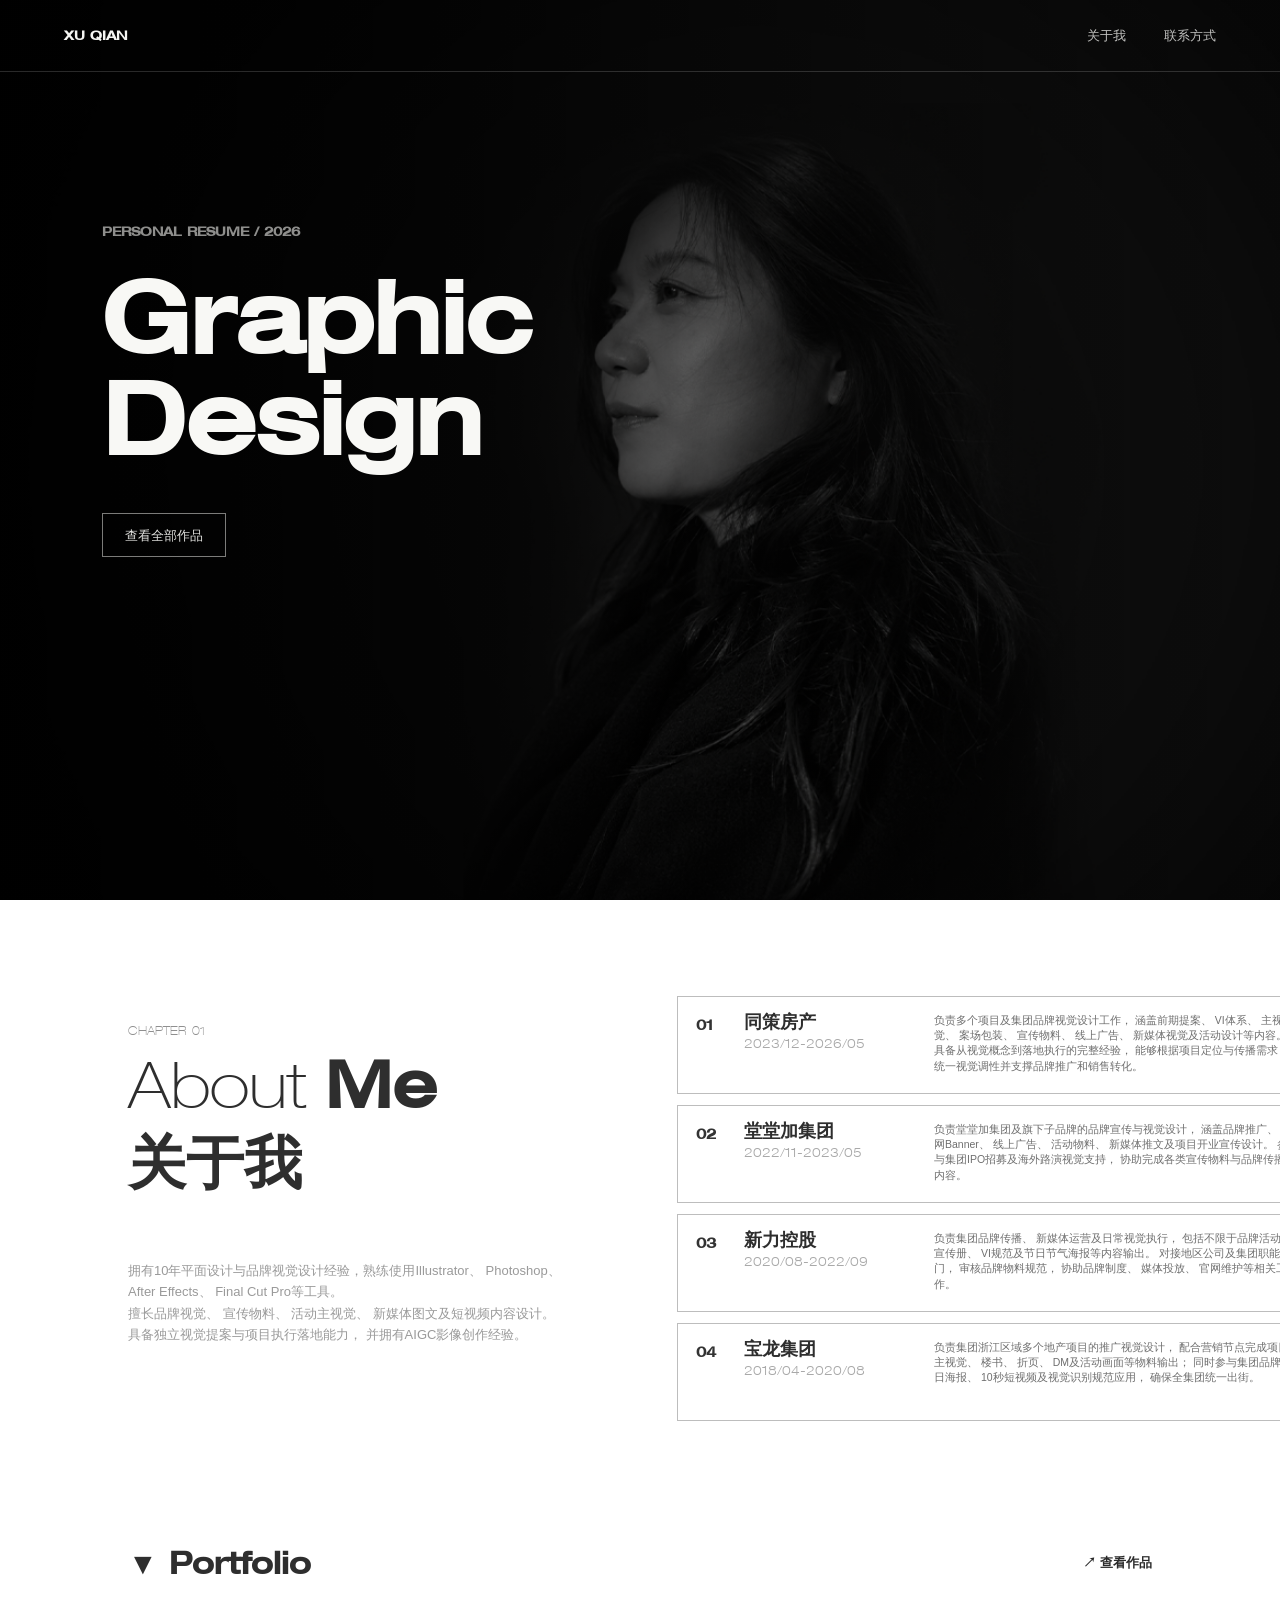
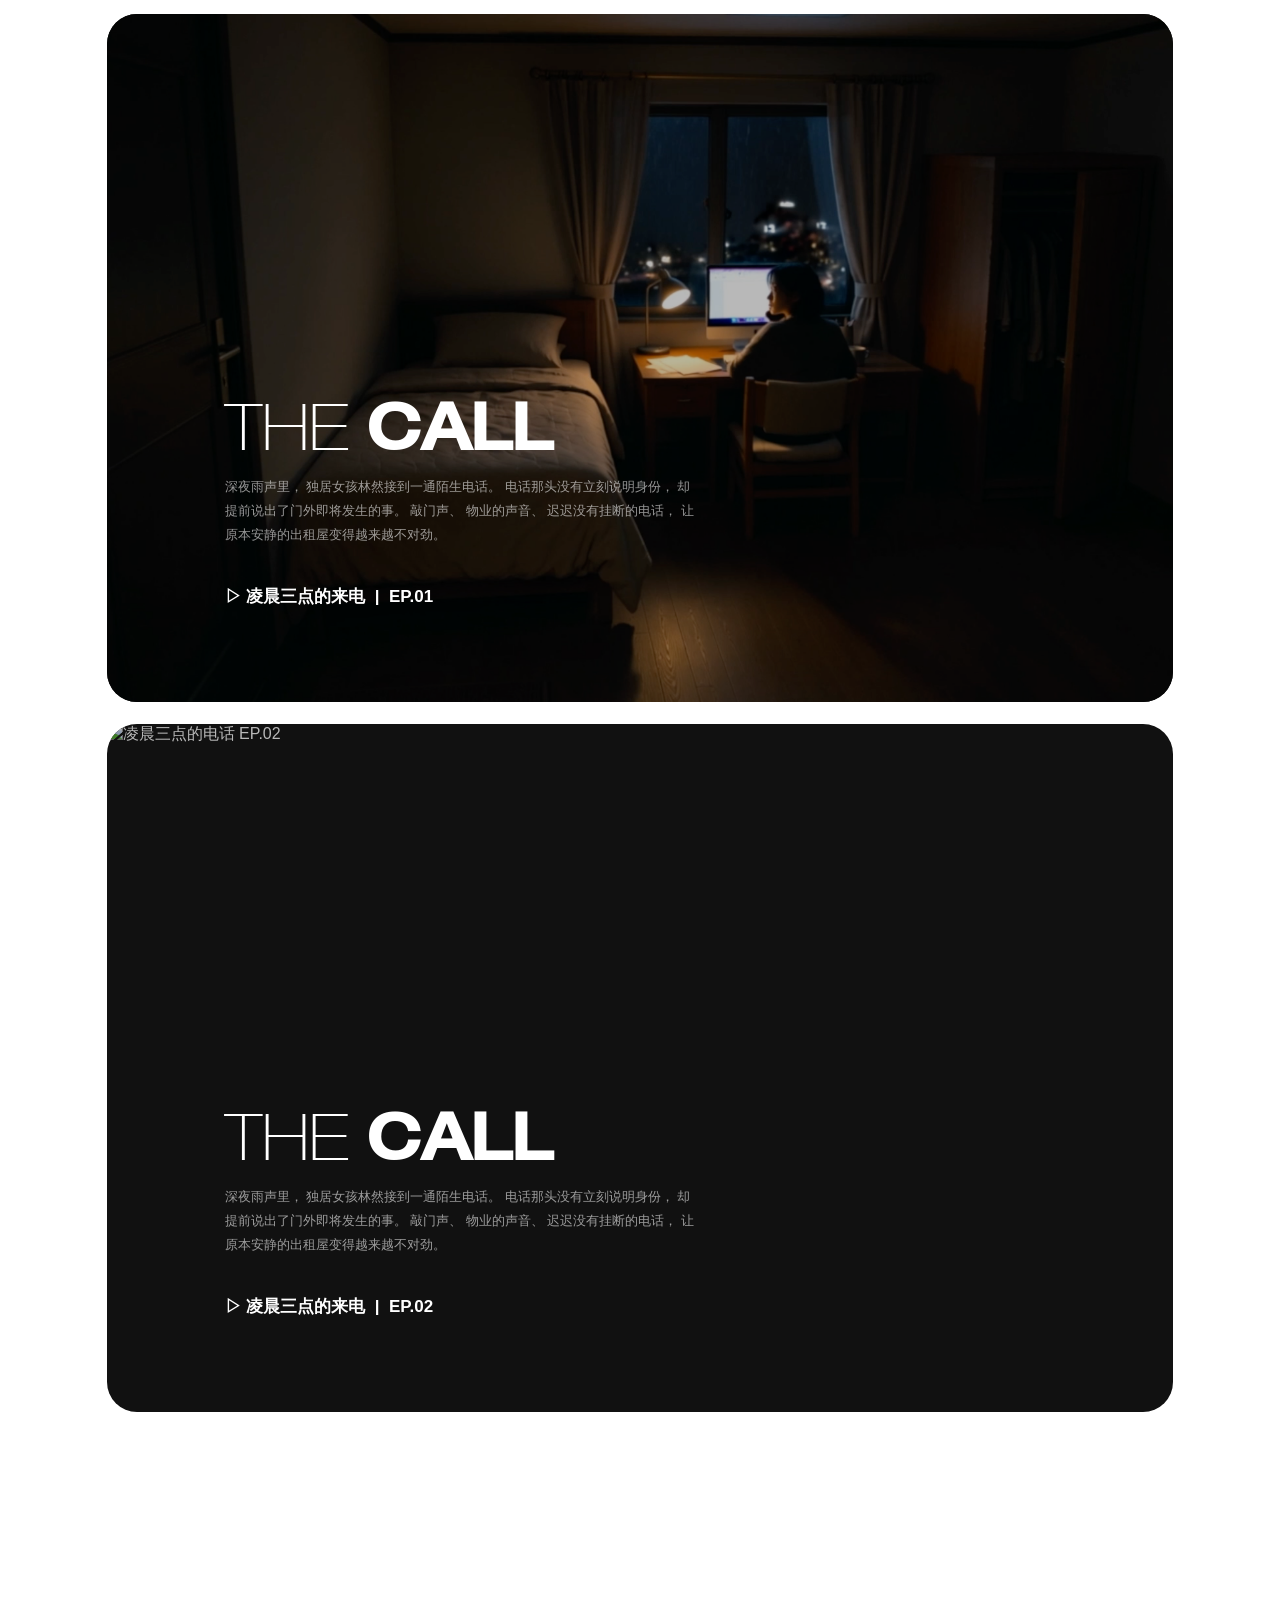
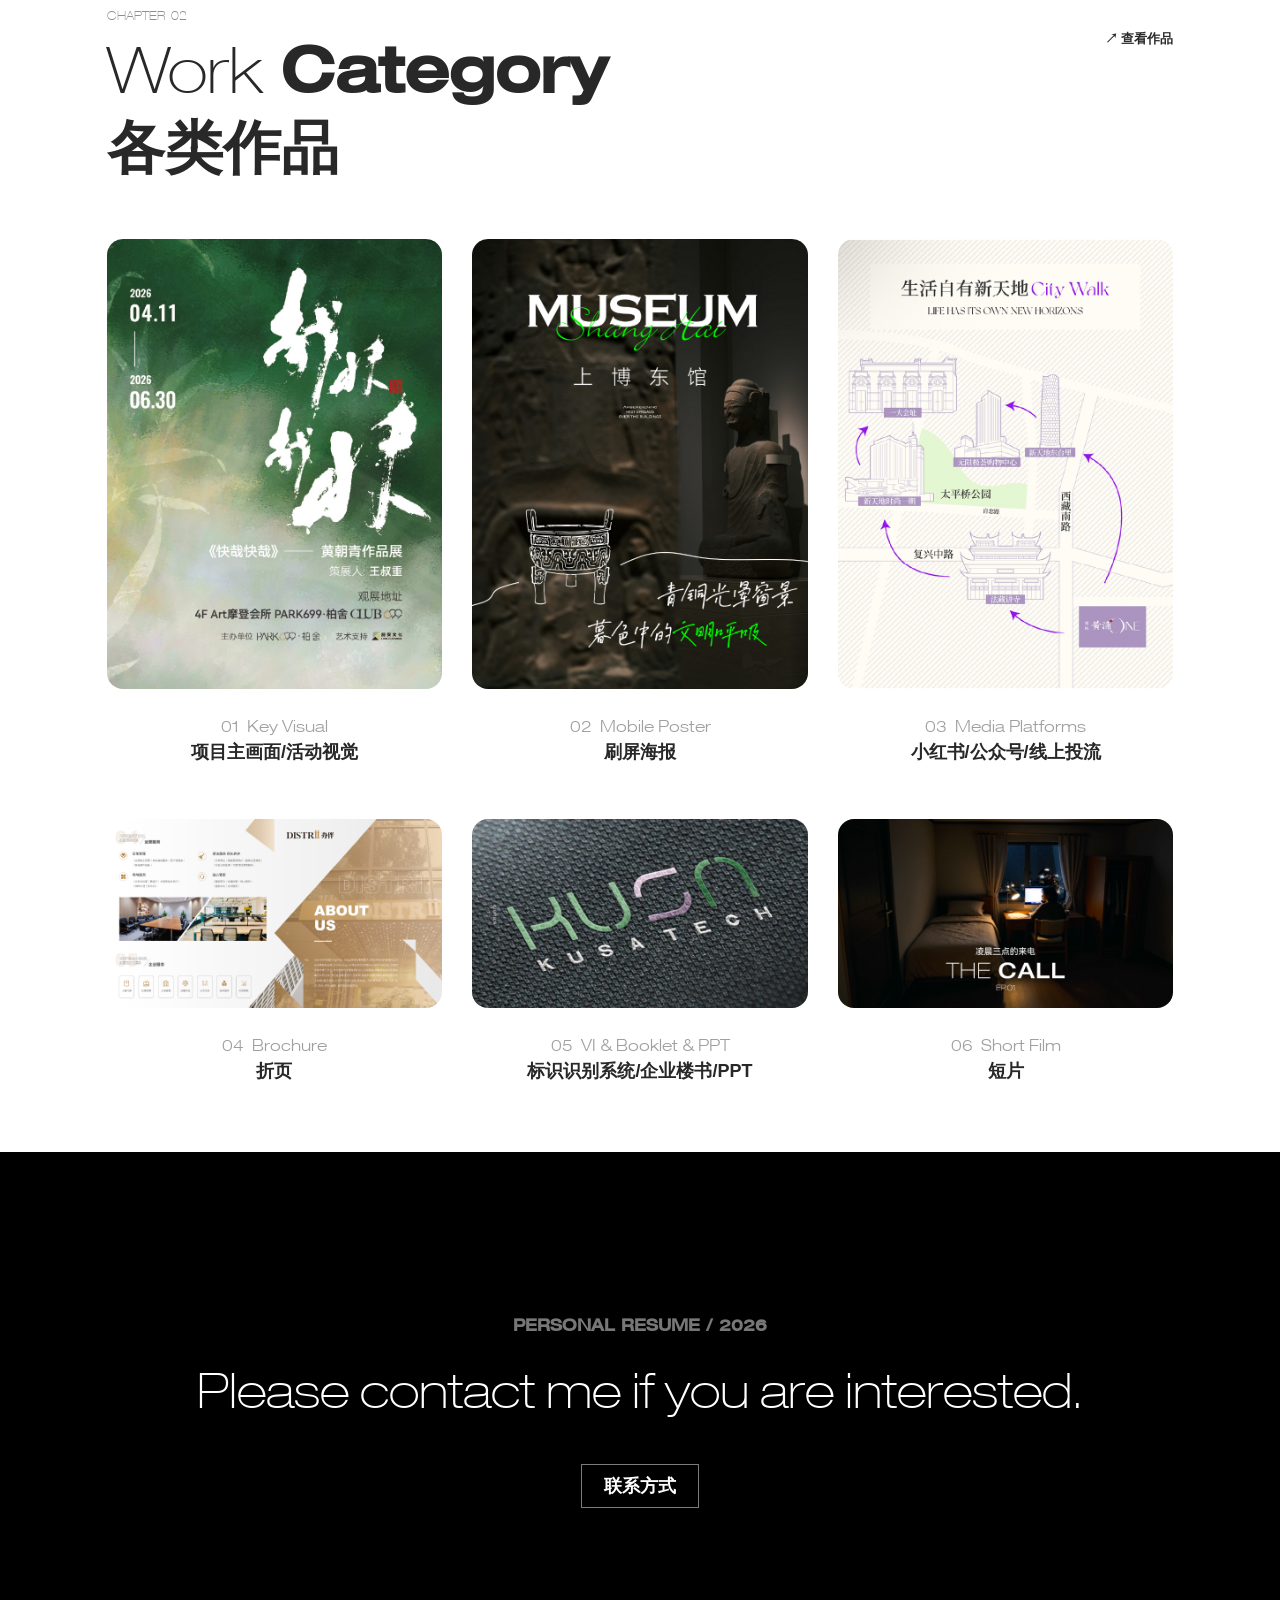
==== commit e56810b4: "Update deploy version with fixed resource paths" ====
--- a/index.html
+++ b/index.html
@@ -190,7 +190,7 @@
             </strong>
           </div>
           <div class="contact-modal-qr" aria-label="联系二维码">
-            <img src="/public/images/contact-qr.png" alt="联系二维码" />
+            <img src="public/images/contact-qr.png" alt="联系二维码" />
           </div>
         </div>
       </section>
--- a/styles.css
+++ b/styles.css
@@ -1021,7 +1021,7 @@
 #home-hero {
   background:
     linear-gradient(90deg, rgba(0, 0, 0, 0.92) 0%, rgba(0, 0, 0, 0.72) 34%, rgba(0, 0, 0, 0.34) 68%, rgba(0, 0, 0, 0.08) 100%),
-    url("/public/images/hero-photo-new.png") center right / cover no-repeat;
+    url("public/images/hero-photo-new.png") center right / cover no-repeat;
 }
 
 .pdf-page-hero::after {
@@ -1972,7 +1972,7 @@
     height: 760px;
     background:
       linear-gradient(90deg, rgba(0, 0, 0, 0.92) 0%, rgba(0, 0, 0, 0.72) 34%, rgba(0, 0, 0, 0.34) 68%, rgba(0, 0, 0, 0.08) 100%),
-      url("/public/images/hero-photo-new.png") center right / cover no-repeat;
+      url("public/images/hero-photo-new.png") center right / cover no-repeat;
   }
 
   .hero-topbar {
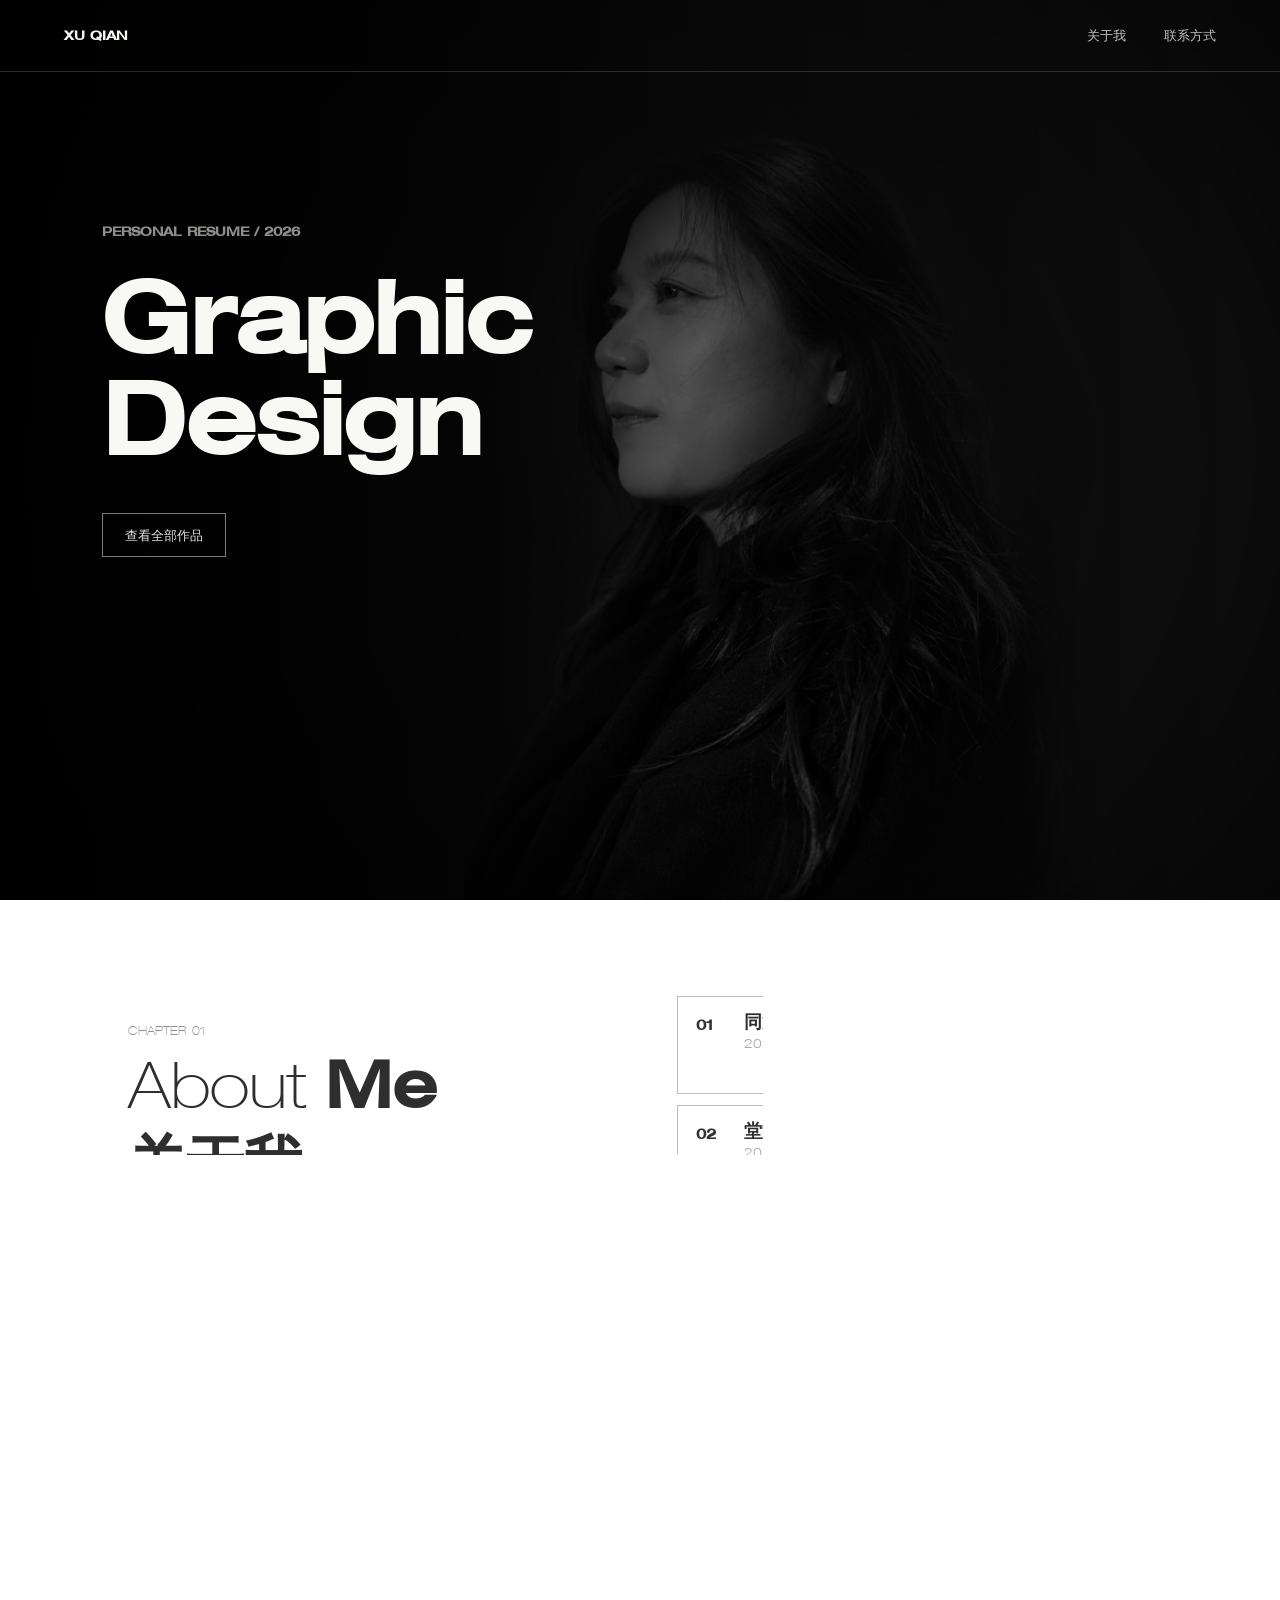
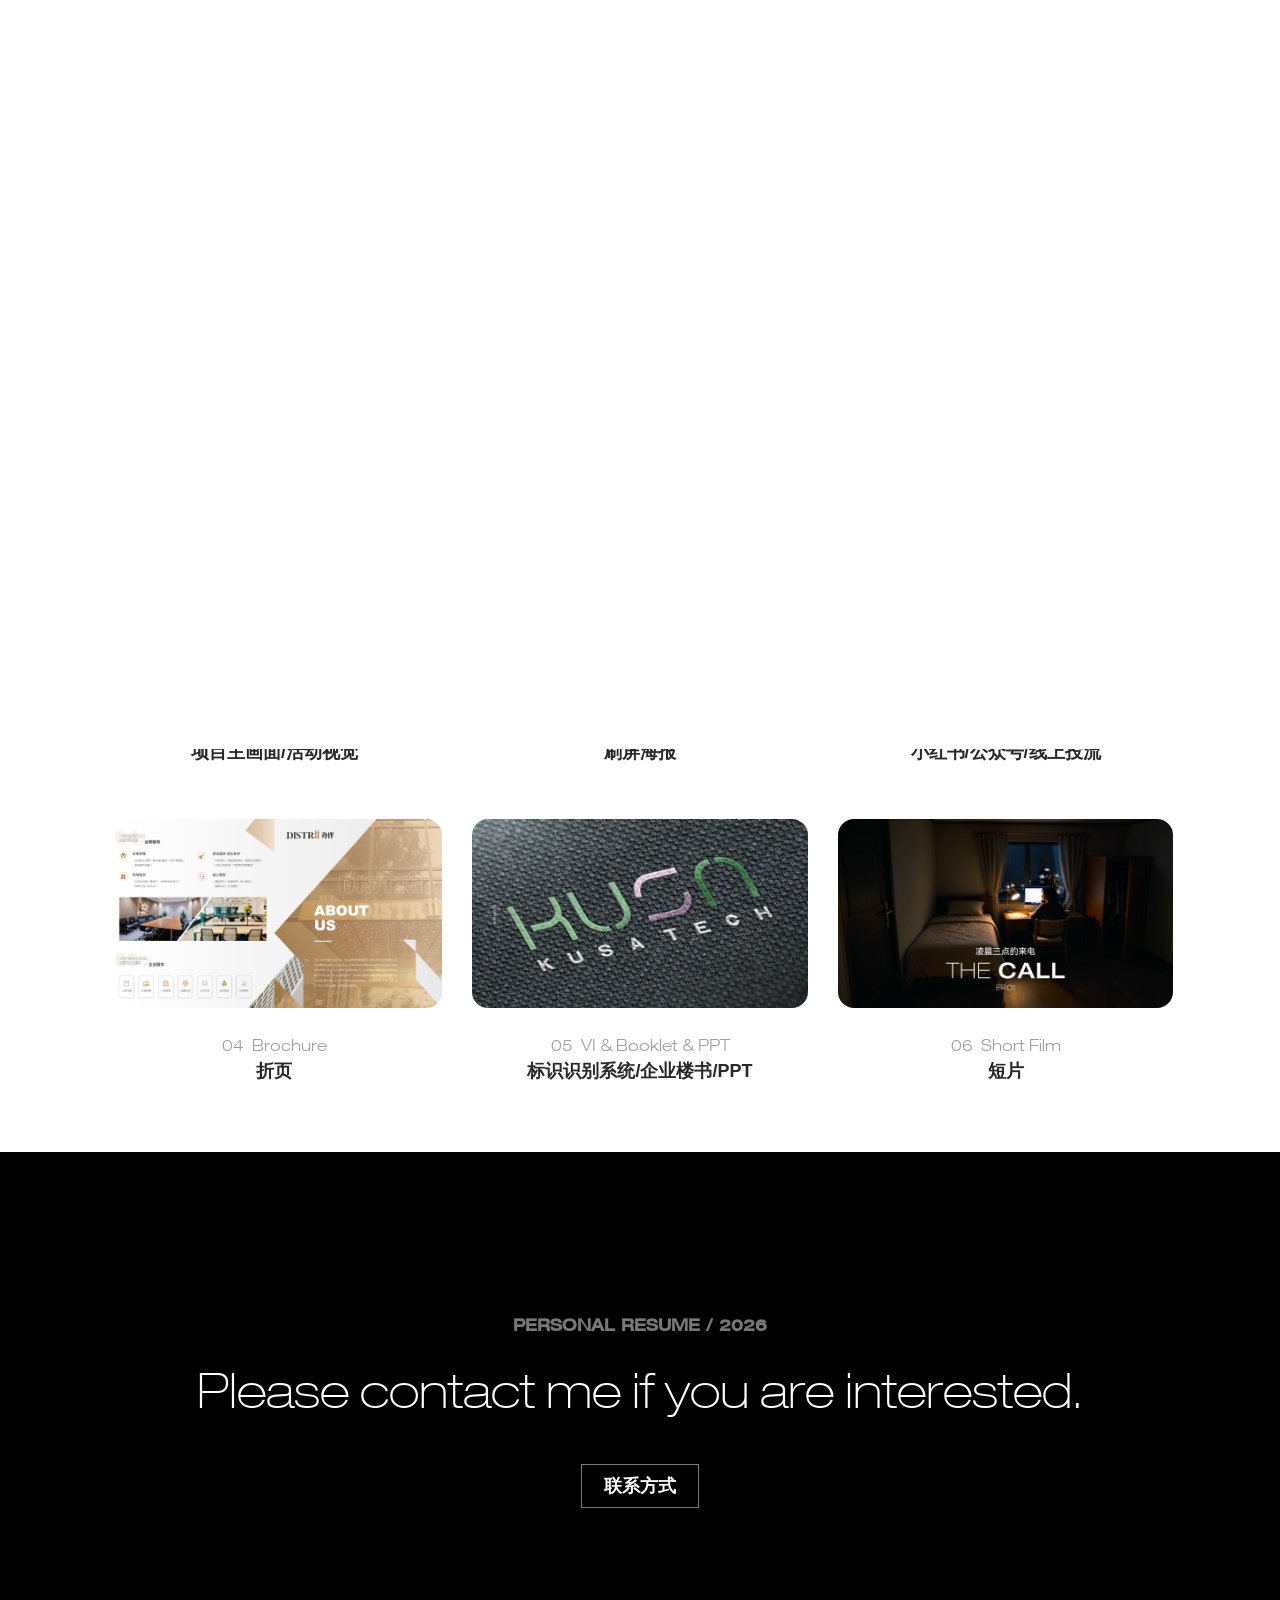
==== commit 55e95f03: "Refine responsive layout for mobile and tablet" ====
--- a/index.html
+++ b/index.html
@@ -5,7 +5,7 @@
     <meta name="viewport" content="width=device-width, initial-scale=1.0" />
     <title>许倩 | Graphic Design Portfolio 2026</title>
     <meta name="description" content="许倩的平面设计作品集首页。" />
-    <link rel="stylesheet" href="styles.css?v=18" />
+    <link rel="stylesheet" href="styles.css?v=23" />
   </head>
   <body class="pdf-exact-home">
     <main class="pdf-pages" aria-label="许倩作品集首页">
--- a/styles.css
+++ b/styles.css
@@ -2720,3 +2720,562 @@
     transform: none;
   }
 }
+
+/* Mobile responsive only: keep desktop layout unchanged. */
+@media screen and (max-width: 768px) {
+  html,
+  body {
+    max-width: 100%;
+    overflow-x: hidden;
+  }
+
+  .pdf-pages,
+  .pdf-page {
+    width: 100%;
+    max-width: 100%;
+  }
+
+  #home-hero {
+    min-height: 100svh;
+    height: auto;
+    background-position: 62% center;
+  }
+
+  .hero-topbar {
+    gap: 14px;
+    min-height: 60px;
+    padding: 0 18px;
+  }
+
+  .hero-nav-links {
+    flex: 0 0 auto;
+    gap: 16px;
+    white-space: nowrap;
+  }
+
+  .hero-brand,
+  .hero-nav-links a,
+  .hero-nav-links button {
+    font-size: 12px;
+  }
+
+  .hero-copy-block {
+    width: min(88vw, 430px);
+    padding: clamp(138px, 22vh, 190px) 22px 72px;
+  }
+
+  .hero-copy-block h1 {
+    font-size: clamp(46px, 15vw, 72px);
+    line-height: 1.1;
+  }
+
+  .hero-work-button {
+    min-height: 42px;
+  }
+
+  .about-html-page {
+    height: auto;
+    min-height: 0;
+    padding: 72px 22px 34px;
+    overflow: visible;
+  }
+
+  .about-left,
+  .about-jobs,
+  .about-portfolio-link {
+    position: relative;
+    inset: auto;
+    left: auto;
+    right: auto;
+    top: auto;
+    bottom: auto;
+    width: 100%;
+  }
+
+  .about-title span:first-child {
+    gap: 12px;
+    margin-bottom: 14px;
+  }
+
+  .about-title em,
+  .about-title strong {
+    font-size: clamp(38px, 12vw, 52px);
+  }
+
+  .about-title span:last-child {
+    font-size: clamp(36px, 11vw, 50px);
+  }
+
+  .about-summary {
+    width: 100%;
+    min-height: 0;
+    margin-top: 38px;
+    font-size: 13px;
+  }
+
+  .about-jobs {
+    margin-top: 42px;
+    gap: 12px;
+  }
+
+  .about-jobs article {
+    grid-template-columns: 34px minmax(0, 1fr);
+    gap: 12px 16px;
+    width: 100%;
+    min-height: 0;
+    padding: 18px 16px;
+  }
+
+  .about-jobs article > p {
+    grid-column: 2;
+    font-size: 11px;
+    line-height: 1.55;
+  }
+
+  .job-heading h3 {
+    font-size: 19px;
+  }
+
+  .job-heading time {
+    font-size: 12px;
+  }
+
+  .about-portfolio-link {
+    margin-top: 42px;
+    padding-bottom: 0;
+  }
+
+  .about-portfolio-link strong {
+    font-size: 24px;
+  }
+
+  .about-work-link {
+    display: none;
+  }
+
+  .selected-html-page {
+    height: auto;
+    min-height: 0;
+    padding: 54px 18px;
+    overflow: visible;
+  }
+
+  .selected-film-card {
+    height: auto;
+    min-height: 0;
+    aspect-ratio: auto;
+    border-radius: 20px;
+  }
+
+  .selected-film-card + .selected-film-card {
+    margin-top: 18px;
+  }
+
+  .selected-film-copy {
+    position: relative;
+    left: auto;
+    right: auto;
+    bottom: auto;
+    width: auto;
+    padding: 20px 18px 22px;
+  }
+
+  .selected-film-card img {
+    width: 100%;
+    height: auto;
+    aspect-ratio: 16 / 9;
+    object-fit: contain;
+    filter: brightness(0.82);
+    background: #111;
+  }
+
+  .selected-film-copy h2 {
+    margin-bottom: 14px;
+  }
+
+  .selected-film-copy h2 span,
+  .selected-film-copy h2 strong {
+    font-size: clamp(38px, 12vw, 58px);
+  }
+
+  .selected-film-copy p {
+    width: auto;
+    max-width: 100%;
+    margin-bottom: 22px;
+    font-size: 12px;
+    line-height: 1.65;
+  }
+
+  .selected-film-label {
+    font-size: 14px;
+  }
+
+  .categories-html-page {
+    min-height: 0;
+    padding: 62px 22px 64px;
+  }
+
+  .categories-head {
+    display: grid;
+    gap: 18px;
+    margin-bottom: 42px;
+  }
+
+  .categories-head h2 span:first-child {
+    gap: 12px;
+    margin-bottom: 14px;
+  }
+
+  .categories-head h2 em,
+  .categories-head h2 strong {
+    font-size: clamp(36px, 11vw, 50px);
+  }
+
+  .categories-head h2 span:last-child {
+    font-size: clamp(34px, 10vw, 46px);
+  }
+
+  .categories-head a {
+    margin-top: 0;
+  }
+
+  .category-card-grid {
+    grid-template-columns: 1fr;
+    gap: 34px;
+  }
+
+  .category-card img {
+    margin-bottom: 18px;
+    border-radius: 14px;
+  }
+
+  .category-card strong {
+    font-size: 14px;
+  }
+
+  .category-card span {
+    font-size: 16px;
+  }
+
+  .contact-html-page {
+    height: auto;
+    min-height: 72svh;
+    padding: 80px 22px;
+  }
+
+  .contact-html-page p {
+    margin-bottom: 22px;
+    font-size: 13px;
+  }
+
+  .contact-html-page h2 {
+    margin-bottom: 34px;
+    font-size: clamp(28px, 9vw, 42px);
+    white-space: normal;
+  }
+
+  .contact-trigger {
+    min-height: 42px;
+    font-size: 16px;
+  }
+
+  .contact-modal {
+    padding: 16px;
+  }
+
+  .contact-glass-card {
+    width: calc(100vw - 32px);
+    max-height: calc(100svh - 32px);
+    padding: 40px 24px 28px;
+    overflow-y: auto;
+  }
+
+  .contact-modal-grid {
+    grid-template-columns: 1fr;
+    gap: 24px;
+  }
+
+  .contact-modal-item strong {
+    white-space: normal;
+  }
+
+  .contact-modal-number {
+    white-space: nowrap;
+  }
+
+  .contact-modal-qr {
+    justify-self: center;
+  }
+
+  .home-video-card {
+    width: calc(100vw - 32px);
+    max-height: calc(100svh - 32px);
+    overflow: visible;
+  }
+
+  .home-video-player {
+    height: auto;
+    max-height: calc(100svh - 80px);
+    object-fit: contain;
+  }
+}
+
+@media screen and (max-width: 430px) {
+  .hero-copy-block {
+    padding-left: 20px;
+    padding-right: 20px;
+  }
+
+  .about-jobs article {
+    grid-template-columns: 30px minmax(0, 1fr);
+    padding: 16px 14px;
+  }
+
+  .selected-film-card {
+    min-height: 0;
+    aspect-ratio: auto;
+  }
+
+  .selected-film-copy p {
+    display: none;
+  }
+}
+
+@media screen and (min-width: 600px) and (max-width: 768px) {
+  .category-card-grid {
+    grid-template-columns: repeat(2, minmax(0, 1fr));
+    gap: 38px 24px;
+  }
+}
+
+@media screen and (min-width: 700px) and (max-width: 768px) {
+  .category-card-grid {
+    grid-template-columns: repeat(3, minmax(0, 1fr));
+    gap: 36px 22px;
+  }
+}
+
+@media screen and (max-width: 480px) {
+  #home-hero {
+    background:
+      linear-gradient(90deg, rgba(0, 0, 0, 0.96) 0%, rgba(0, 0, 0, 0.86) 46%, rgba(0, 0, 0, 0.48) 74%, rgba(0, 0, 0, 0.16) 100%),
+      url("public/images/hero-photo-new.png") 52% center / cover no-repeat;
+  }
+
+  .hero-copy-block {
+    width: min(76vw, 330px);
+    padding-top: clamp(166px, 27vh, 228px);
+  }
+
+  .hero-copy-block h1 {
+    font-size: clamp(42px, 13vw, 58px);
+    line-height: 1.12;
+  }
+
+  .about-html-page {
+    padding-right: 18px;
+    padding-left: 18px;
+  }
+
+  .about-summary {
+    font-size: 12px;
+    line-height: 1.62;
+    letter-spacing: 0;
+    text-wrap: pretty;
+  }
+}
+
+@media screen and (min-width: 769px) and (max-width: 1180px) {
+  html,
+  body {
+    max-width: 100%;
+    overflow-x: hidden;
+  }
+
+  .pdf-pages,
+  .pdf-page {
+    width: 100%;
+    max-width: 100%;
+  }
+
+  #home-hero {
+    min-height: 720px;
+    height: min(100svh, 820px);
+    background:
+      linear-gradient(90deg, rgba(0, 0, 0, 0.94) 0%, rgba(0, 0, 0, 0.74) 39%, rgba(0, 0, 0, 0.34) 70%, rgba(0, 0, 0, 0.1) 100%),
+      url("public/images/hero-photo-new.png") 48% center / cover no-repeat;
+  }
+
+  .hero-copy-block {
+    width: min(48vw, 520px);
+    padding: clamp(138px, 18vh, 178px) 0 0 clamp(42px, 6vw, 72px);
+  }
+
+  .hero-copy-block h1 {
+    font-size: clamp(58px, 7vw, 84px);
+    line-height: 1.08;
+  }
+
+  .about-html-page {
+    display: grid;
+    grid-template-columns: minmax(0, 0.9fr) minmax(0, 1.1fr);
+    column-gap: clamp(28px, 4vw, 44px);
+    height: auto;
+    min-height: 780px;
+    padding: 96px clamp(38px, 5vw, 64px) 52px;
+    overflow: visible;
+  }
+
+  .about-left,
+  .about-jobs,
+  .about-portfolio-link {
+    position: relative;
+    inset: auto;
+    left: auto;
+    right: auto;
+    top: auto;
+    bottom: auto;
+    width: 100%;
+  }
+
+  .about-title span:first-child {
+    gap: 14px;
+    margin-bottom: 16px;
+  }
+
+  .about-title em,
+  .about-title strong {
+    font-size: clamp(44px, 5.5vw, 62px);
+  }
+
+  .about-title span:last-child {
+    font-size: clamp(42px, 5.1vw, 58px);
+  }
+
+  .about-summary {
+    width: 100%;
+    min-height: 0;
+    margin-top: 54px;
+    font-size: 12px;
+    line-height: 1.7;
+  }
+
+  .about-jobs {
+    gap: 12px;
+    align-self: start;
+  }
+
+  .about-jobs article {
+    grid-template-columns: 34px minmax(118px, 148px) minmax(0, 1fr);
+    gap: 12px;
+    min-height: 108px;
+    padding: 14px;
+  }
+
+  .job-heading h3 {
+    font-size: 17px;
+  }
+
+  .job-heading time {
+    font-size: 11px;
+  }
+
+  .about-jobs article > p {
+    font-size: 9.5px;
+    line-height: 1.48;
+  }
+
+  .about-portfolio-link {
+    grid-column: 1 / -1;
+    margin-top: 42px;
+    padding-bottom: 0;
+  }
+
+  .selected-html-page {
+    height: auto;
+    min-height: 0;
+    padding: 72px clamp(38px, 6vw, 72px);
+    overflow: visible;
+  }
+
+  .selected-film-card {
+    height: auto;
+    aspect-ratio: auto;
+  }
+
+  .selected-film-card img {
+    width: 100%;
+    height: auto;
+    aspect-ratio: 16 / 9;
+    object-fit: contain;
+    background: #111;
+  }
+
+  .selected-film-copy {
+    position: relative;
+    left: auto;
+    right: auto;
+    bottom: auto;
+    width: auto;
+    padding: 24px 28px 28px;
+  }
+
+  .selected-film-copy p {
+    width: min(100%, 620px);
+  }
+
+  .categories-html-page {
+    min-height: 0;
+    padding: 78px clamp(38px, 6vw, 72px) 76px;
+    overflow: visible;
+  }
+
+  .categories-head {
+    gap: 28px;
+    margin-bottom: 52px;
+  }
+
+  .categories-head h2 em,
+  .categories-head h2 strong {
+    font-size: clamp(44px, 5.4vw, 62px);
+  }
+
+  .categories-head h2 span:last-child {
+    font-size: clamp(42px, 5vw, 58px);
+  }
+
+  .category-card-grid {
+    grid-template-columns: repeat(3, minmax(0, 1fr));
+    gap: 40px 26px;
+  }
+
+  .category-card img {
+    width: 100%;
+    max-width: 100%;
+  }
+
+  .contact-html-page {
+    padding-right: clamp(48px, 7vw, 84px);
+    padding-left: clamp(48px, 7vw, 84px);
+  }
+
+  .contact-html-page h2 {
+    max-width: 100%;
+    margin-right: auto;
+    margin-left: auto;
+    font-size: clamp(38px, 4.3vw, 46px);
+    line-height: 1.12;
+    white-space: normal;
+  }
+
+  .home-video-card {
+    width: min(88vw, 960px);
+    max-height: calc(100svh - 56px);
+  }
+
+  .home-video-player {
+    height: auto;
+    max-height: calc(100svh - 100px);
+    object-fit: contain;
+  }
+}
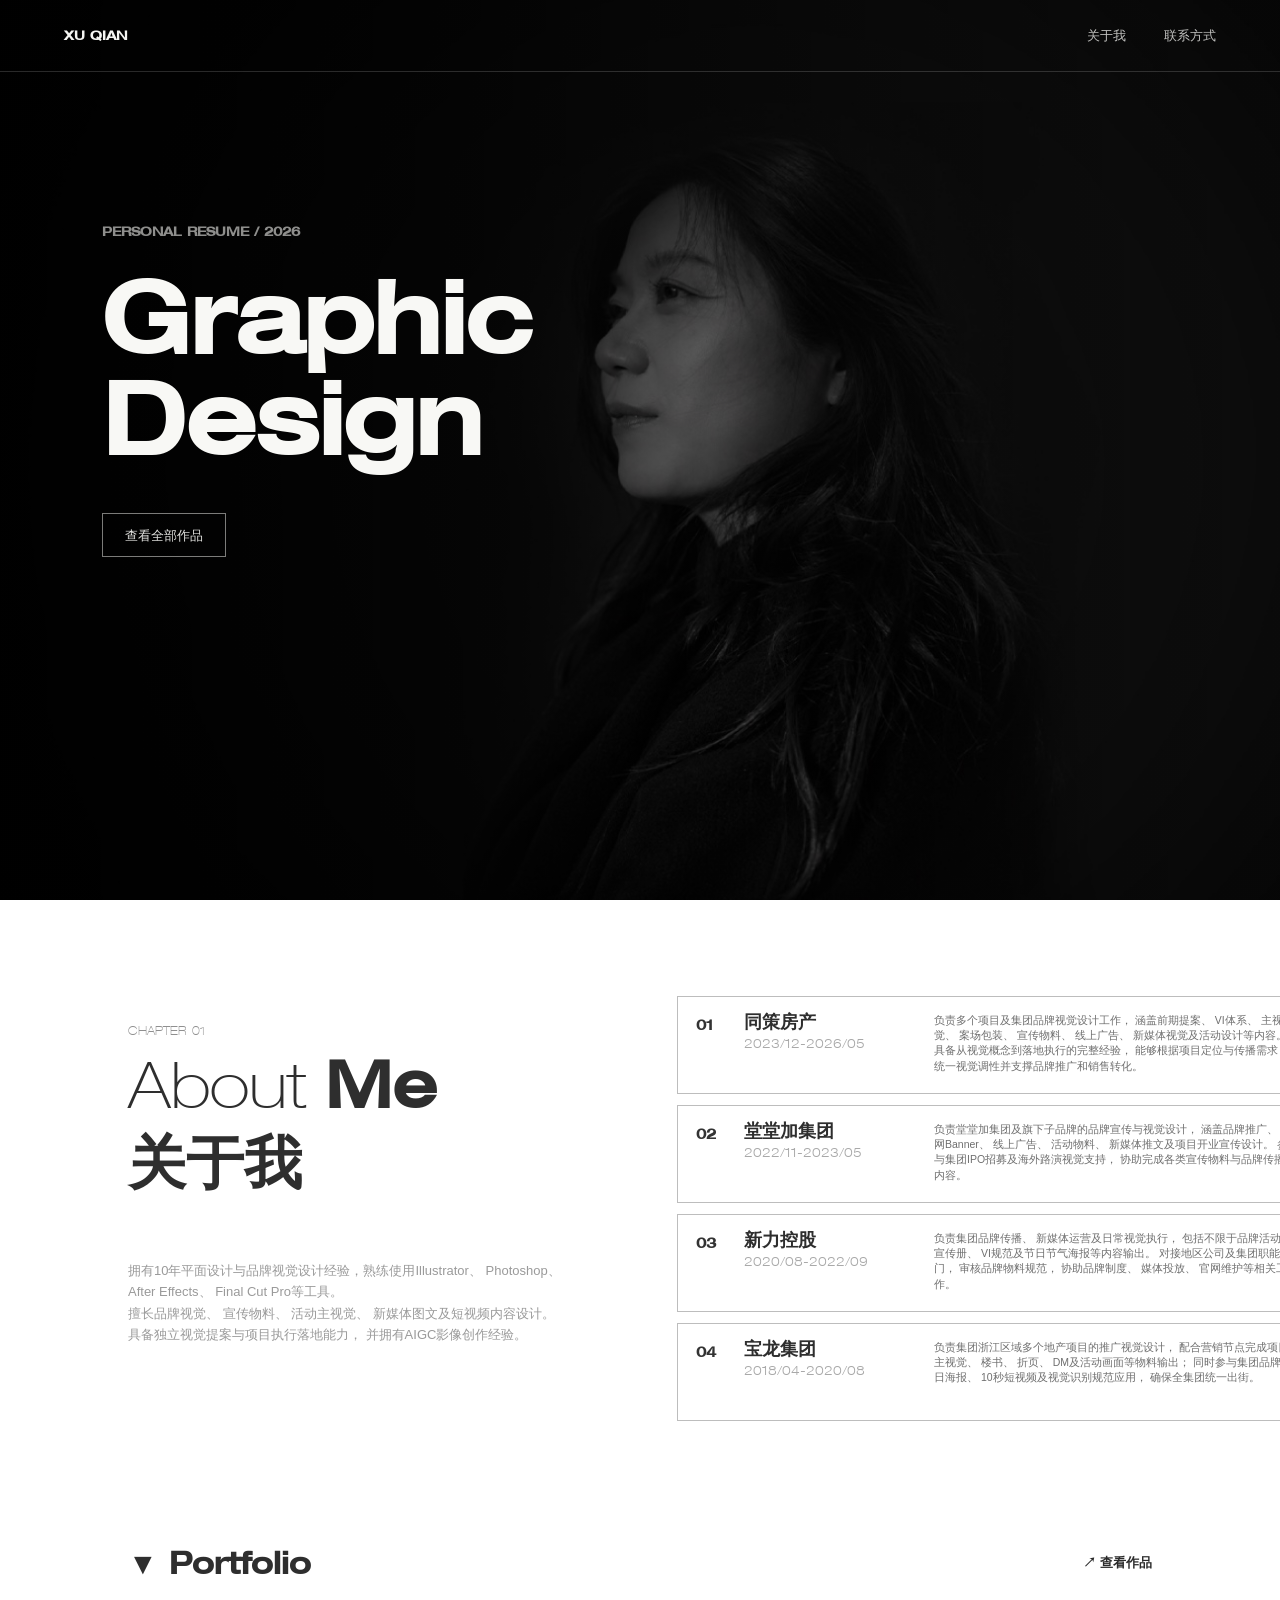
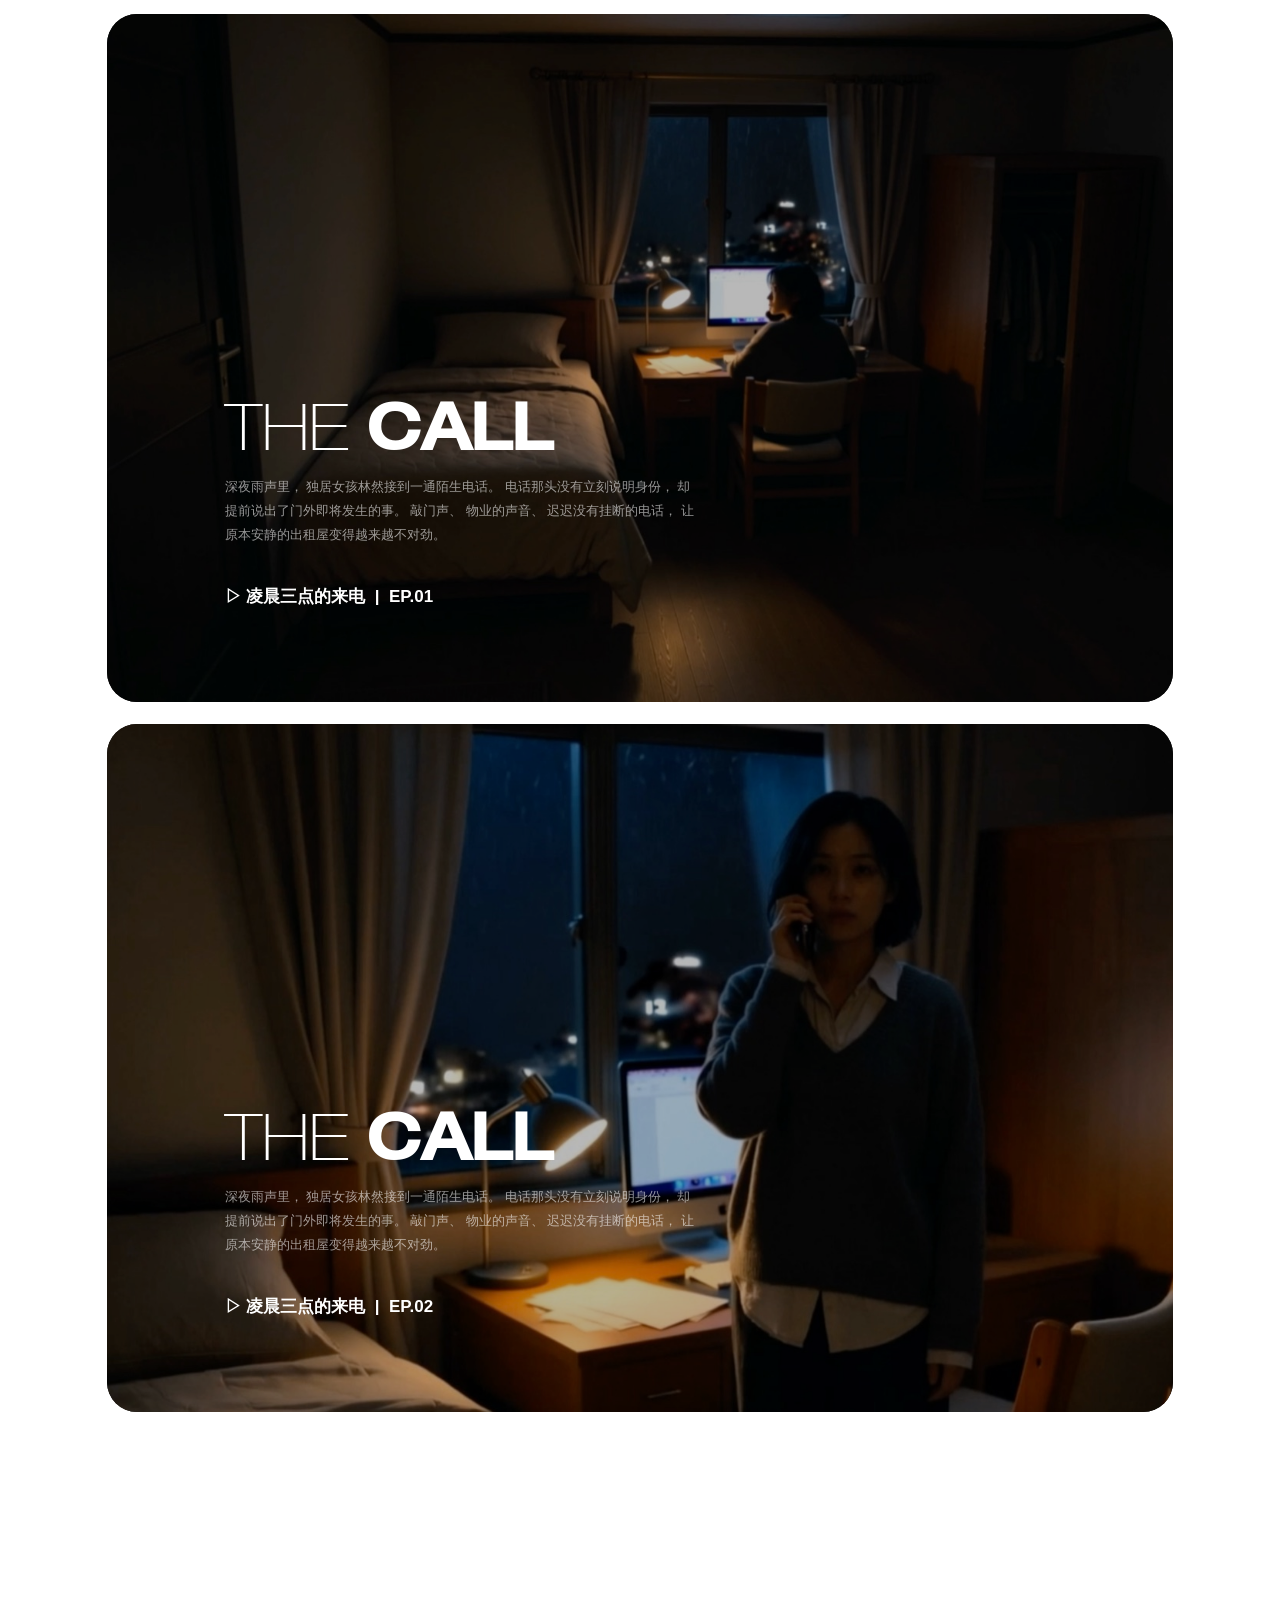
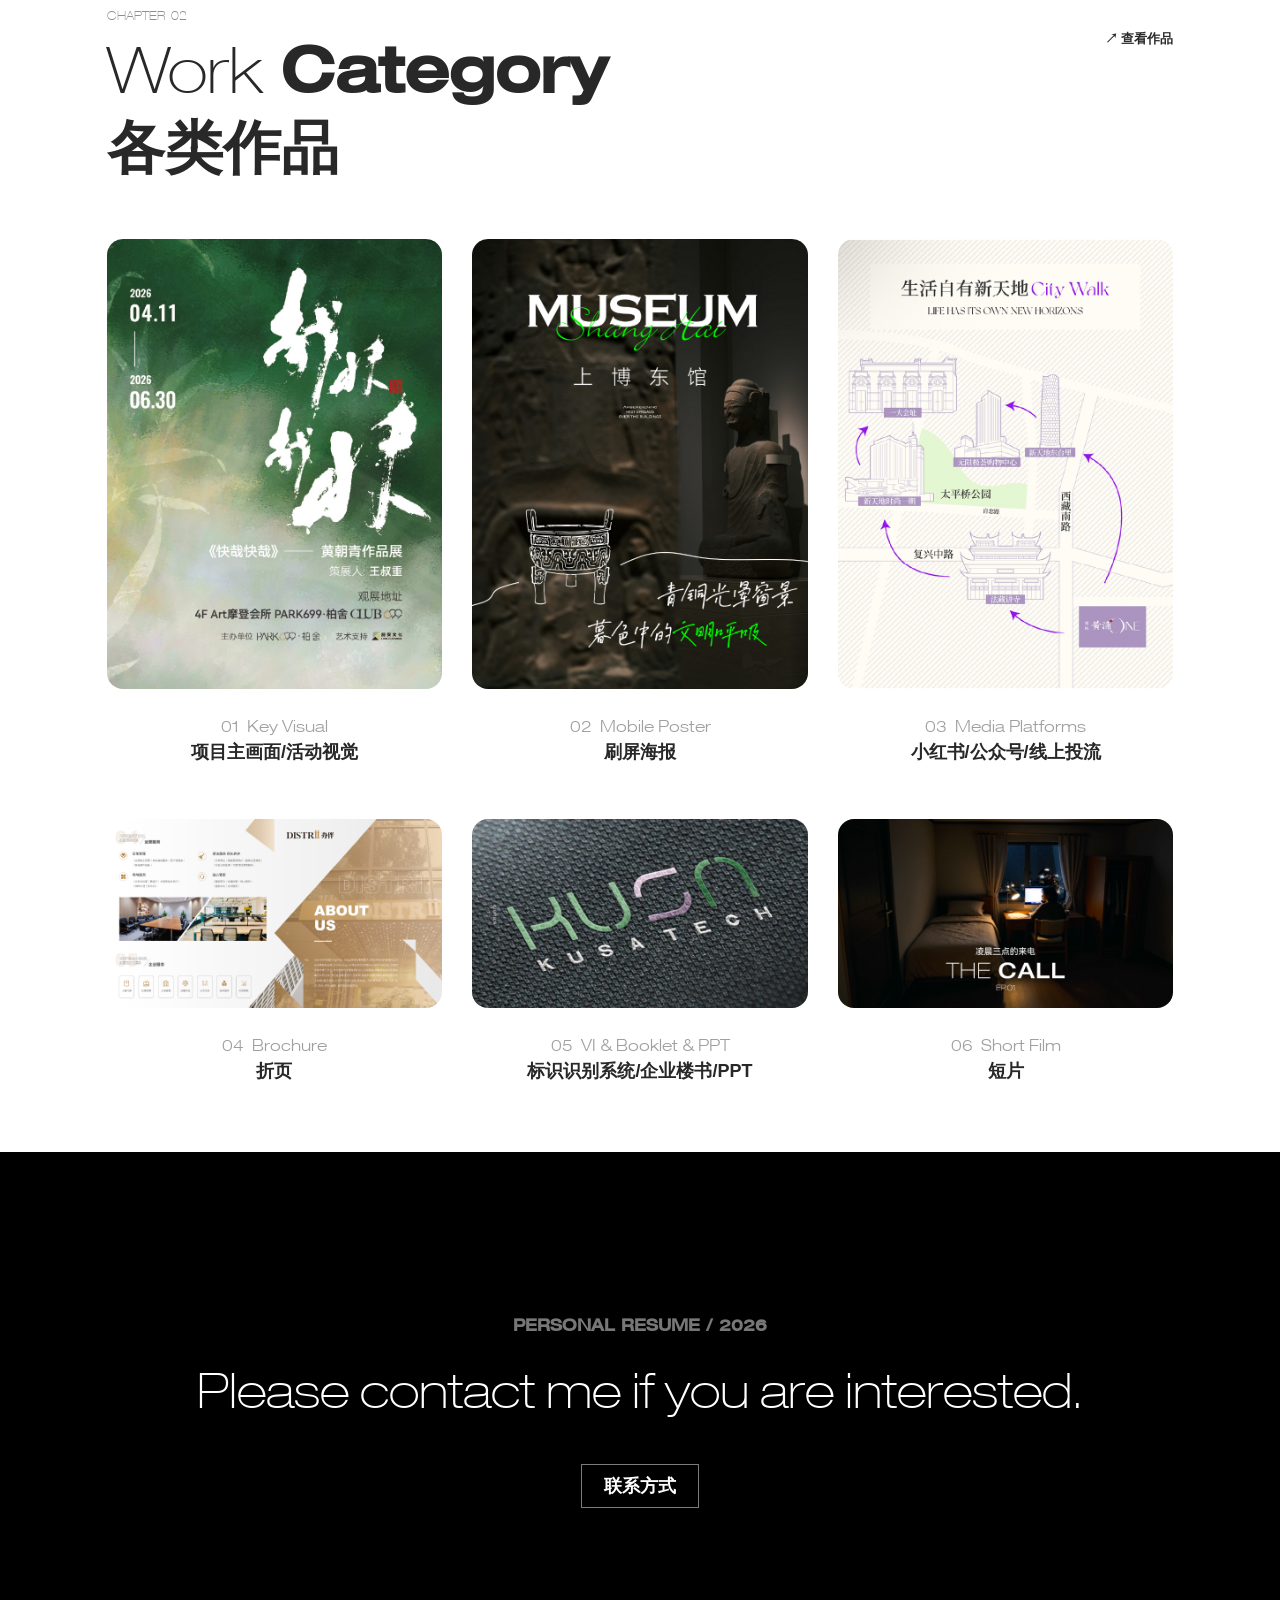
==== commit 6aa8fa22: "Optimize images and videos for faster loading  - Homepage hero background replaced with optimized im" ====
--- a/index.html
+++ b/index.html
@@ -5,7 +5,7 @@
     <meta name="viewport" content="width=device-width, initial-scale=1.0" />
     <title>许倩 | Graphic Design Portfolio 2026</title>
     <meta name="description" content="许倩的平面设计作品集首页。" />
-    <link rel="stylesheet" href="styles.css?v=23" />
+    <link rel="stylesheet" href="styles.css?v=24" />
   </head>
   <body class="pdf-exact-home">
     <main class="pdf-pages" aria-label="许倩作品集首页">
@@ -89,10 +89,10 @@
           type="button"
           data-home-video-open
           data-video-src="assets/portfolio/06_横版短片_Video/06_横版短片_凌晨三点的电话EP.01_成片.mp4"
-          data-video-poster="assets/portfolio/selected-film-01.png"
+          data-video-poster="assets/portfolio-thumbs/home-video-01.jpg"
           aria-label="播放凌晨三点的电话 EP.01"
         >
-          <img src="assets/portfolio/selected-film-01.png" alt="凌晨三点的电话 EP.01" />
+          <img src="assets/portfolio-thumbs/home-video-01.jpg" alt="凌晨三点的电话 EP.01" loading="lazy" decoding="async" />
           <div class="selected-film-copy">
             <h2><span>THE</span> <strong>CALL</strong></h2>
             <p>深夜雨声里， 独居女孩林然接到一通陌生电话。 电话那头没有立刻说明身份， 却提前说出了门外即将发生的事。 敲门声、 物业的声音、 迟迟没有挂断的电话， 让原本安静的出租屋变得越来越不对劲。</p>
@@ -105,10 +105,10 @@
           type="button"
           data-home-video-open
           data-video-src="assets/portfolio/06_横版短片_Video/06_横版短片_凌晨三点的电话EP.02_成片.mp4"
-          data-video-poster="assets/portfolio/selected-film-02.png"
+          data-video-poster="assets/portfolio-thumbs/home-video-02.jpg"
           aria-label="播放凌晨三点的电话 EP.02"
         >
-          <img src="assets/portfolio/selected-film-02.png" alt="凌晨三点的电话 EP.02" />
+          <img src="assets/portfolio-thumbs/home-video-02.jpg" alt="凌晨三点的电话 EP.02" loading="lazy" decoding="async" />
           <div class="selected-film-copy">
             <h2><span>THE</span> <strong>CALL</strong></h2>
             <p>深夜雨声里， 独居女孩林然接到一通陌生电话。 电话那头没有立刻说明身份， 却提前说出了门外即将发生的事。 敲门声、 物业的声音、 迟迟没有挂断的电话， 让原本安静的出租屋变得越来越不对劲。</p>
@@ -131,32 +131,32 @@
 
         <div class="category-card-grid">
           <a href="works.html?category=key-visual" class="category-card category-card-portrait">
-            <img src="assets/portfolio/04_category_01_keyvisual.jpg" alt="项目主画面与活动视觉作品" />
+            <img src="assets/portfolio/04_category_01_keyvisual.jpg" alt="项目主画面与活动视觉作品" loading="lazy" decoding="async" />
             <strong>01&nbsp;&nbsp;Key Visual</strong>
             <span>项目主画面/活动视觉</span>
           </a>
           <a href="works.html?category=mobile-poster" class="category-card category-card-portrait">
-            <img src="assets/portfolio/04_category_02_mobileposter.jpg" alt="刷屏海报作品" />
+            <img src="assets/portfolio/04_category_02_mobileposter.jpg" alt="刷屏海报作品" loading="lazy" decoding="async" />
             <strong>02&nbsp;&nbsp;Mobile Poster</strong>
             <span>刷屏海报</span>
           </a>
           <a href="works.html?category=rednote" class="category-card category-card-portrait">
-            <img src="assets/portfolio/04_category_03_rednote.jpg" alt="小红书、公众号和线上投流作品" />
+            <img src="assets/portfolio/04_category_03_rednote.jpg" alt="小红书、公众号和线上投流作品" loading="lazy" decoding="async" />
             <strong>03&nbsp;&nbsp;Media Platforms</strong>
             <span>小红书/公众号/线上投流</span>
           </a>
           <a href="works.html?category=brochure" class="category-card category-card-landscape">
-            <img src="assets/portfolio/04_category_04_brochure.jpg" alt="折页作品" />
+            <img src="assets/portfolio/04_category_04_brochure.jpg" alt="折页作品" loading="lazy" decoding="async" />
             <strong>04&nbsp;&nbsp;Brochure</strong>
             <span>折页</span>
           </a>
           <a href="works.html?category=booklet-deck" class="category-card category-card-landscape">
-            <img src="assets/portfolio/04_category_05_booklet.jpg" alt="标识识别系统、企业楼书和PPT作品" />
+            <img src="assets/portfolio/04_category_05_booklet.jpg" alt="标识识别系统、企业楼书和PPT作品" loading="lazy" decoding="async" />
             <strong>05&nbsp;&nbsp;VI &amp; Booklet &amp; PPT</strong>
             <span>标识识别系统/企业楼书/PPT</span>
           </a>
           <a href="works.html?category=video" class="category-card category-card-landscape">
-            <img src="assets/portfolio/04_category_06_video.jpg" alt="短片作品" />
+            <img src="assets/portfolio/04_category_06_video.jpg" alt="短片作品" loading="lazy" decoding="async" />
             <strong>06&nbsp;&nbsp;Short Film</strong>
             <span>短片</span>
           </a>
@@ -190,7 +190,7 @@
             </strong>
           </div>
           <div class="contact-modal-qr" aria-label="联系二维码">
-            <img src="public/images/contact-qr.png" alt="联系二维码" />
+            <img src="public/images/contact-qr.png" alt="联系二维码" loading="lazy" decoding="async" />
           </div>
         </div>
       </section>
@@ -202,6 +202,6 @@
         <video class="home-video-player" controls playsinline preload="metadata" data-home-video-player></video>
       </section>
     </div>
-    <script src="home-interactions.js"></script>
+    <script src="home-interactions.js?v=24"></script>
   </body>
 </html>
--- a/styles.css
+++ b/styles.css
@@ -1021,7 +1021,7 @@
 #home-hero {
   background:
     linear-gradient(90deg, rgba(0, 0, 0, 0.92) 0%, rgba(0, 0, 0, 0.72) 34%, rgba(0, 0, 0, 0.34) 68%, rgba(0, 0, 0, 0.08) 100%),
-    url("public/images/hero-photo-new.png") center right / cover no-repeat;
+    url("public/optimized/hero-photo-new.jpg") center right / cover no-repeat;
 }
 
 .pdf-page-hero::after {
@@ -1972,7 +1972,7 @@
     height: 760px;
     background:
       linear-gradient(90deg, rgba(0, 0, 0, 0.92) 0%, rgba(0, 0, 0, 0.72) 34%, rgba(0, 0, 0, 0.34) 68%, rgba(0, 0, 0, 0.08) 100%),
-      url("public/images/hero-photo-new.png") center right / cover no-repeat;
+      url("public/optimized/hero-photo-new.jpg") center right / cover no-repeat;
   }
 
   .hero-topbar {
@@ -3059,7 +3059,7 @@
   #home-hero {
     background:
       linear-gradient(90deg, rgba(0, 0, 0, 0.96) 0%, rgba(0, 0, 0, 0.86) 46%, rgba(0, 0, 0, 0.48) 74%, rgba(0, 0, 0, 0.16) 100%),
-      url("public/images/hero-photo-new.png") 52% center / cover no-repeat;
+      url("public/optimized/hero-photo-new.jpg") 52% center / cover no-repeat;
   }
 
   .hero-copy-block {
@@ -3103,7 +3103,7 @@
     height: min(100svh, 820px);
     background:
       linear-gradient(90deg, rgba(0, 0, 0, 0.94) 0%, rgba(0, 0, 0, 0.74) 39%, rgba(0, 0, 0, 0.34) 70%, rgba(0, 0, 0, 0.1) 100%),
-      url("public/images/hero-photo-new.png") 48% center / cover no-repeat;
+      url("public/optimized/hero-photo-new.jpg") 48% center / cover no-repeat;
   }
 
   .hero-copy-block {
